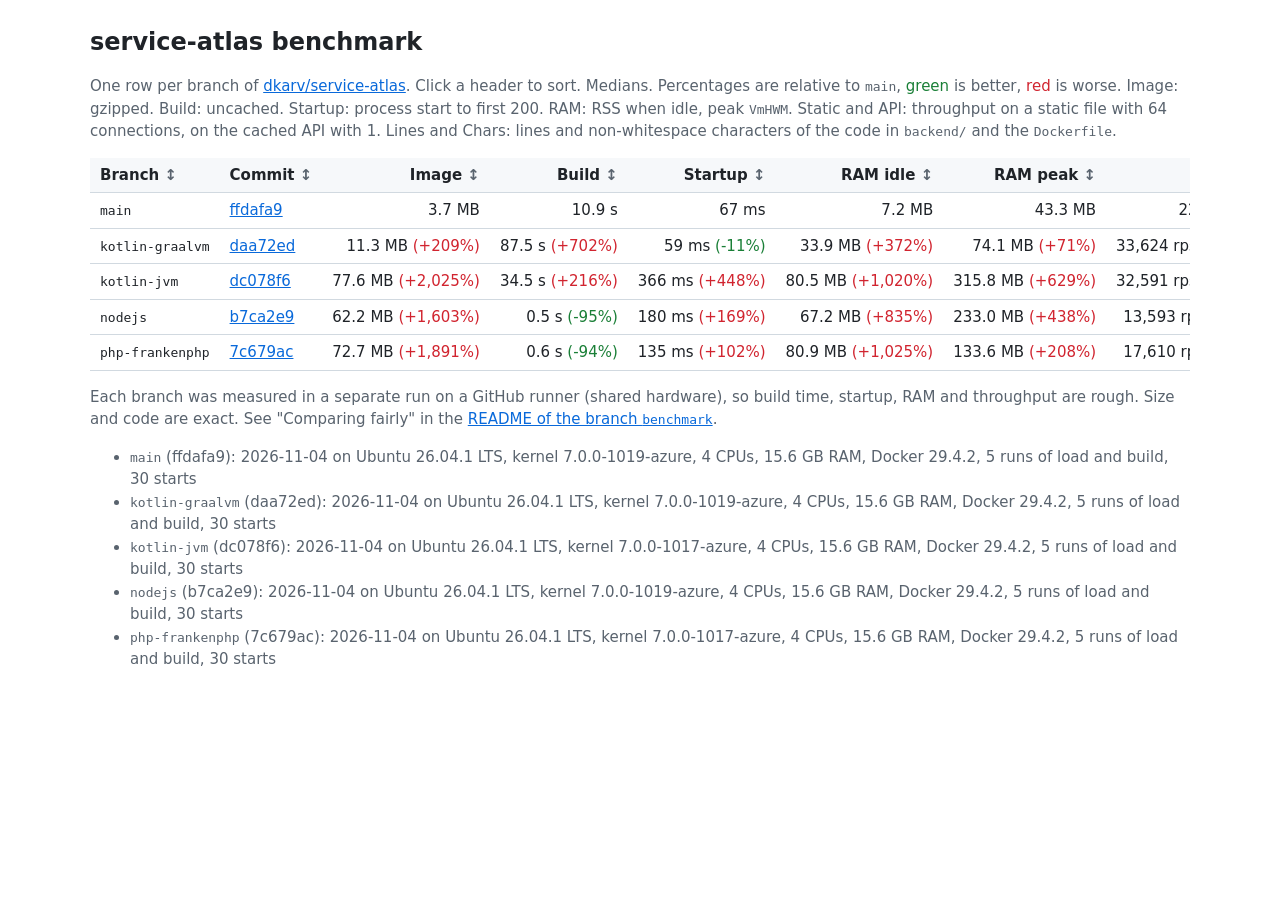
==== index.html @ 468d1a92 "Benchmark experiments/nodejs at b7ca2e9" ====
<!doctype html>
<html lang="en">
<head>
<meta charset="utf-8">
<meta name="viewport" content="width=device-width, initial-scale=1">
<title>service-atlas benchmark</title>
<style>
:root { --bg: #fff; --fg: #1f2328; --muted: #59636e; --line: #d1d9e0; --head: #f6f8fa; --accent: #0969da; --better: #1a7f37; --worse: #d1242f; color-scheme: light dark; }
@media (prefers-color-scheme: dark) {
  :root { --bg: #0d1117; --fg: #e6edf3; --muted: #9198a1; --line: #3d444d; --head: #151b23; --accent: #4493f8; --better: #3fb950; --worse: #f85149; }
}
body { margin: 0 auto; max-width: 1100px; padding: 24px 16px; background: var(--bg); color: var(--fg);
  font: 15px/1.5 system-ui, sans-serif; }
h1 { font-size: 24px; margin: 0 0 8px; }
p, li { color: var(--muted); }
a { color: var(--accent); }
.scroll { overflow-x: auto; }
table { border-collapse: collapse; width: 100%; font-variant-numeric: tabular-nums; }
th, td { border-bottom: 1px solid var(--line); padding: 6px 10px; text-align: left; white-space: nowrap; }
th { background: var(--head); }
.num { text-align: right; }
th button { all: unset; cursor: pointer; font-weight: 600; }
th button::after { content: " \2195"; color: var(--muted); }
th[aria-sort=ascending] button::after { content: " \2191"; color: var(--fg); }
th[aria-sort=descending] button::after { content: " \2193"; color: var(--fg); }
.better { color: var(--better); }
.worse { color: var(--worse); }
code { font: 13px ui-monospace, monospace; }
</style>
</head>
<body>
<h1>service-atlas benchmark</h1>
<p>One row per branch of <a href="https://github.com/dkarv/service-atlas">dkarv/service-atlas</a>. Click a header to sort.
Medians. Percentages are relative to <code>main</code>,
<span class="better">green</span> is better, <span class="worse">red</span> is worse. Image: gzipped. Build: uncached. Startup: process start to first 200. RAM: RSS when idle, peak <code>VmHWM</code>. Static and API: throughput on a static file with 64 connections, on the cached API with 1. Lines and Chars: lines and non-whitespace characters of the code in <code>backend/</code> and the <code>Dockerfile</code>.</p>
<div class="scroll"><table>
<thead><tr><th><button type="button">Branch</button></th><th><button type="button">Commit</button></th><th class="num"><button type="button">Image</button></th><th class="num"><button type="button">Build</button></th><th class="num"><button type="button">Startup</button></th><th class="num"><button type="button">RAM idle</button></th><th class="num"><button type="button">RAM peak</button></th><th class="num"><button type="button">Static</button></th><th class="num"><button type="button">API</button></th><th class="num"><button type="button">Lines</button></th><th class="num"><button type="button">Chars</button></th></tr></thead>
<tbody>
<tr title="2026-11-04 on Ubuntu 26.04.1 LTS, kernel 7.0.0-1019-azure, 4 CPUs, 15.6 GB RAM, Docker 29.4.2, 5 runs of load and build, 30 starts"><td data-v="main"><code>main</code></td><td data-v="ffdafa9"><a href="https://github.com/dkarv/service-atlas/commit/ffdafa9">ffdafa9</a></td><td class="num" data-v="3653817">3.7 MB</td><td class="num" data-v="10.920612535999972">10.9 s</td><td class="num" data-v="66.8543228125">67 ms</td><td class="num" data-v="7.1875">7.2 MB</td><td class="num" data-v="43.31640625">43.3 MB</td><td class="num" data-v="22148.35">22,148 rps</td><td class="num" data-v="5010.34">5,010 rps</td><td class="num" data-v="163">163</td><td class="num" data-v="4222">4,222</td></tr>
<tr title="2026-11-04 on Ubuntu 26.04.1 LTS, kernel 7.0.0-1019-azure, 4 CPUs, 15.6 GB RAM, Docker 29.4.2, 5 runs of load and build, 30 starts"><td data-v="kotlin-graalvm"><code>kotlin-graalvm</code></td><td data-v="daa72ed"><a href="https://github.com/dkarv/service-atlas/commit/daa72ed">daa72ed</a></td><td class="num" data-v="11274503">11.3 MB <span class="worse">(+209%)</span></td><td class="num" data-v="87.54708319099998">87.5 s <span class="worse">(+702%)</span></td><td class="num" data-v="59.38805394531251">59 ms <span class="better">(-11%)</span></td><td class="num" data-v="33.9375">33.9 MB <span class="worse">(+372%)</span></td><td class="num" data-v="74.09375">74.1 MB <span class="worse">(+71%)</span></td><td class="num" data-v="33624.13">33,624 rps <span class="better">(+52%)</span></td><td class="num" data-v="2233.37">2,233 rps <span class="worse">(-55%)</span></td><td class="num" data-v="279">279 <span class="worse">(+71%)</span></td><td class="num" data-v="10128">10,128 <span class="worse">(+140%)</span></td></tr>
<tr title="2026-11-04 on Ubuntu 26.04.1 LTS, kernel 7.0.0-1017-azure, 4 CPUs, 15.6 GB RAM, Docker 29.4.2, 5 runs of load and build, 30 starts"><td data-v="kotlin-jvm"><code>kotlin-jvm</code></td><td data-v="dc078f6"><a href="https://github.com/dkarv/service-atlas/commit/dc078f6">dc078f6</a></td><td class="num" data-v="77649844">77.6 MB <span class="worse">(+2,025%)</span></td><td class="num" data-v="34.48662537699996">34.5 s <span class="worse">(+216%)</span></td><td class="num" data-v="366.36514918750004">366 ms <span class="worse">(+448%)</span></td><td class="num" data-v="80.53125">80.5 MB <span class="worse">(+1,020%)</span></td><td class="num" data-v="315.75390625">315.8 MB <span class="worse">(+629%)</span></td><td class="num" data-v="32591.48">32,591 rps <span class="better">(+47%)</span></td><td class="num" data-v="1598.2">1,598 rps <span class="worse">(-68%)</span></td><td class="num" data-v="271">271 <span class="worse">(+66%)</span></td><td class="num" data-v="9796">9,796 <span class="worse">(+132%)</span></td></tr>
<tr title="2026-11-04 on Ubuntu 26.04.1 LTS, kernel 7.0.0-1019-azure, 4 CPUs, 15.6 GB RAM, Docker 29.4.2, 5 runs of load and build, 30 starts"><td data-v="nodejs"><code>nodejs</code></td><td data-v="b7ca2e9"><a href="https://github.com/dkarv/service-atlas/commit/b7ca2e9">b7ca2e9</a></td><td class="num" data-v="62227904">62.2 MB <span class="worse">(+1,603%)</span></td><td class="num" data-v="0.5332499419999949">0.5 s <span class="better">(-95%)</span></td><td class="num" data-v="179.6587670625">180 ms <span class="worse">(+169%)</span></td><td class="num" data-v="67.18359375">67.2 MB <span class="worse">(+835%)</span></td><td class="num" data-v="233.0234375">233.0 MB <span class="worse">(+438%)</span></td><td class="num" data-v="13592.79">13,593 rps <span class="worse">(-39%)</span></td><td class="num" data-v="3097.85">3,098 rps <span class="worse">(-38%)</span></td><td class="num" data-v="158">158 <span class="better">(-3%)</span></td><td class="num" data-v="6213">6,213 <span class="worse">(+47%)</span></td></tr>
<tr title="2026-11-04 on Ubuntu 26.04.1 LTS, kernel 7.0.0-1017-azure, 4 CPUs, 15.6 GB RAM, Docker 29.4.2, 5 runs of load and build, 30 starts"><td data-v="php-frankenphp"><code>php-frankenphp</code></td><td data-v="7c679ac"><a href="https://github.com/dkarv/service-atlas/commit/7c679ac">7c679ac</a></td><td class="num" data-v="72749558">72.7 MB <span class="worse">(+1,891%)</span></td><td class="num" data-v="0.6451373790000217">0.6 s <span class="better">(-94%)</span></td><td class="num" data-v="134.7147078203125">135 ms <span class="worse">(+102%)</span></td><td class="num" data-v="80.8671875">80.9 MB <span class="worse">(+1,025%)</span></td><td class="num" data-v="133.625">133.6 MB <span class="worse">(+208%)</span></td><td class="num" data-v="17610.26">17,610 rps <span class="worse">(-20%)</span></td><td class="num" data-v="3456.99">3,457 rps <span class="worse">(-31%)</span></td><td class="num" data-v="168">168 <span class="worse">(+3%)</span></td><td class="num" data-v="5991">5,991 <span class="worse">(+42%)</span></td></tr>
</tbody>
</table></div>
<p>Each branch was measured in a separate run on a GitHub runner (shared hardware), so build time, startup, RAM and
throughput are rough. Size and code are exact. See "Comparing fairly" in the
<a href="https://github.com/dkarv/service-atlas/tree/benchmark#comparing-fairly">README of the branch <code>benchmark</code></a>.</p>
<ul><li><code>main</code> (ffdafa9): 2026-11-04 on Ubuntu 26.04.1 LTS, kernel 7.0.0-1019-azure, 4 CPUs, 15.6 GB RAM, Docker 29.4.2, 5 runs of load and build, 30 starts</li><li><code>kotlin-graalvm</code> (daa72ed): 2026-11-04 on Ubuntu 26.04.1 LTS, kernel 7.0.0-1019-azure, 4 CPUs, 15.6 GB RAM, Docker 29.4.2, 5 runs of load and build, 30 starts</li><li><code>kotlin-jvm</code> (dc078f6): 2026-11-04 on Ubuntu 26.04.1 LTS, kernel 7.0.0-1017-azure, 4 CPUs, 15.6 GB RAM, Docker 29.4.2, 5 runs of load and build, 30 starts</li><li><code>nodejs</code> (b7ca2e9): 2026-11-04 on Ubuntu 26.04.1 LTS, kernel 7.0.0-1019-azure, 4 CPUs, 15.6 GB RAM, Docker 29.4.2, 5 runs of load and build, 30 starts</li><li><code>php-frankenphp</code> (7c679ac): 2026-11-04 on Ubuntu 26.04.1 LTS, kernel 7.0.0-1017-azure, 4 CPUs, 15.6 GB RAM, Docker 29.4.2, 5 runs of load and build, 30 starts</li></ul>
<script>
// Numbers sort by value, text by name; rows without a value stay at the end.
const tbody = document.querySelector('tbody');
document.querySelectorAll('th').forEach((th, i) => th.querySelector('button').addEventListener('click', () => {
  const dir = th.getAttribute('aria-sort') === 'ascending' ? -1 : 1;
  document.querySelectorAll('th').forEach(other => other.removeAttribute('aria-sort'));
  th.setAttribute('aria-sort', dir > 0 ? 'ascending' : 'descending');
  const key = tr => tr.children[i].dataset.v;
  [...tbody.rows].sort((a, b) => {
    const [x, y] = [key(a), key(b)];
    if (x === '' || y === '') return (x === '') - (y === '');
    return dir * (th.classList.contains('num') ? x - y : x.localeCompare(y));
  }).forEach(tr => tbody.append(tr));
}));
</script>
</body>
</html>
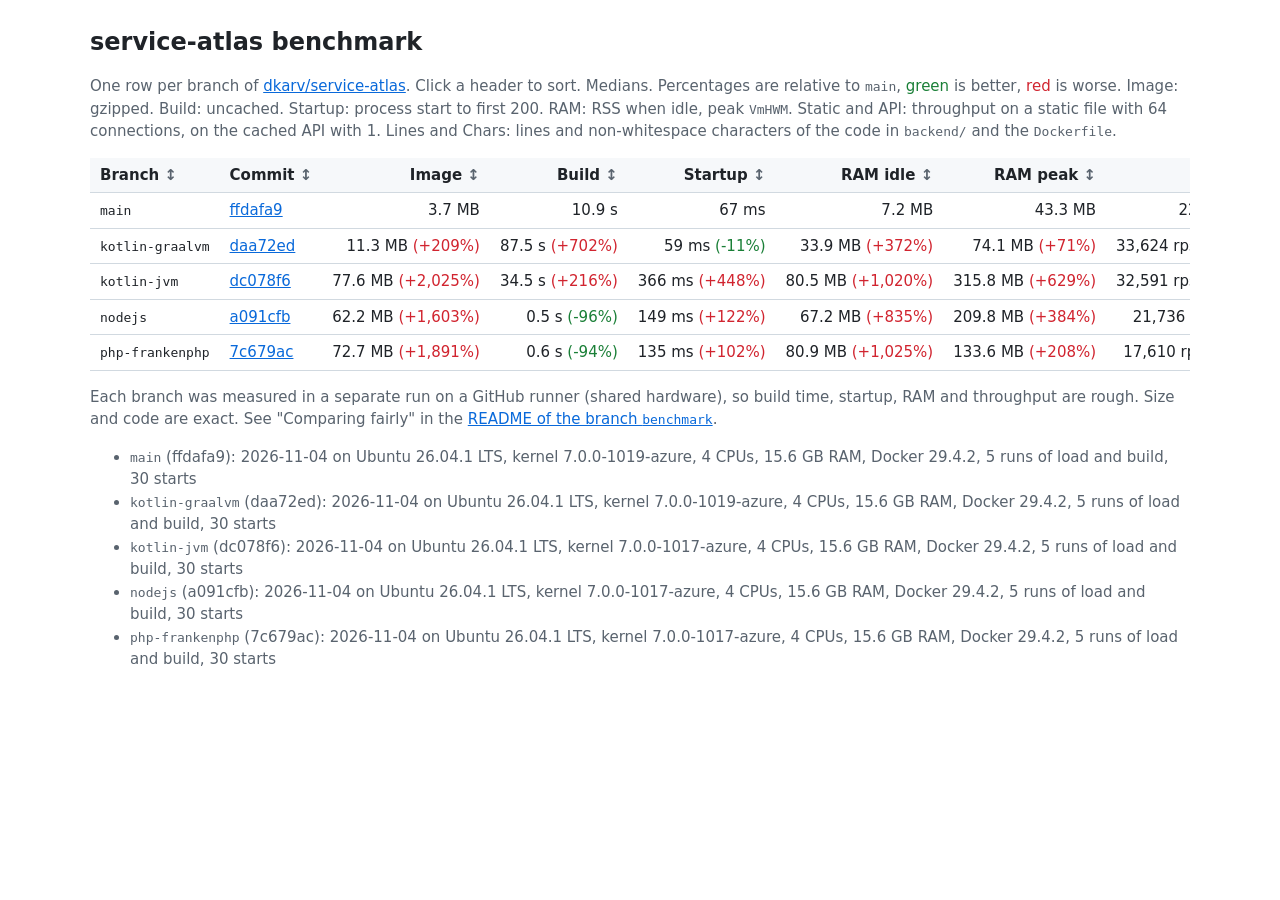
==== commit 6d1c0171: "Benchmark experiments/nodejs at a091cfb" ====
--- a/index.html
+++ b/index.html
@@ -39,14 +39,14 @@
 <tr title="2026-11-04 on Ubuntu 26.04.1 LTS, kernel 7.0.0-1019-azure, 4 CPUs, 15.6 GB RAM, Docker 29.4.2, 5 runs of load and build, 30 starts"><td data-v="main"><code>main</code></td><td data-v="ffdafa9"><a href="https://github.com/dkarv/service-atlas/commit/ffdafa9">ffdafa9</a></td><td class="num" data-v="3653817">3.7 MB</td><td class="num" data-v="10.920612535999972">10.9 s</td><td class="num" data-v="66.8543228125">67 ms</td><td class="num" data-v="7.1875">7.2 MB</td><td class="num" data-v="43.31640625">43.3 MB</td><td class="num" data-v="22148.35">22,148 rps</td><td class="num" data-v="5010.34">5,010 rps</td><td class="num" data-v="163">163</td><td class="num" data-v="4222">4,222</td></tr>
 <tr title="2026-11-04 on Ubuntu 26.04.1 LTS, kernel 7.0.0-1019-azure, 4 CPUs, 15.6 GB RAM, Docker 29.4.2, 5 runs of load and build, 30 starts"><td data-v="kotlin-graalvm"><code>kotlin-graalvm</code></td><td data-v="daa72ed"><a href="https://github.com/dkarv/service-atlas/commit/daa72ed">daa72ed</a></td><td class="num" data-v="11274503">11.3 MB <span class="worse">(+209%)</span></td><td class="num" data-v="87.54708319099998">87.5 s <span class="worse">(+702%)</span></td><td class="num" data-v="59.38805394531251">59 ms <span class="better">(-11%)</span></td><td class="num" data-v="33.9375">33.9 MB <span class="worse">(+372%)</span></td><td class="num" data-v="74.09375">74.1 MB <span class="worse">(+71%)</span></td><td class="num" data-v="33624.13">33,624 rps <span class="better">(+52%)</span></td><td class="num" data-v="2233.37">2,233 rps <span class="worse">(-55%)</span></td><td class="num" data-v="279">279 <span class="worse">(+71%)</span></td><td class="num" data-v="10128">10,128 <span class="worse">(+140%)</span></td></tr>
 <tr title="2026-11-04 on Ubuntu 26.04.1 LTS, kernel 7.0.0-1017-azure, 4 CPUs, 15.6 GB RAM, Docker 29.4.2, 5 runs of load and build, 30 starts"><td data-v="kotlin-jvm"><code>kotlin-jvm</code></td><td data-v="dc078f6"><a href="https://github.com/dkarv/service-atlas/commit/dc078f6">dc078f6</a></td><td class="num" data-v="77649844">77.6 MB <span class="worse">(+2,025%)</span></td><td class="num" data-v="34.48662537699996">34.5 s <span class="worse">(+216%)</span></td><td class="num" data-v="366.36514918750004">366 ms <span class="worse">(+448%)</span></td><td class="num" data-v="80.53125">80.5 MB <span class="worse">(+1,020%)</span></td><td class="num" data-v="315.75390625">315.8 MB <span class="worse">(+629%)</span></td><td class="num" data-v="32591.48">32,591 rps <span class="better">(+47%)</span></td><td class="num" data-v="1598.2">1,598 rps <span class="worse">(-68%)</span></td><td class="num" data-v="271">271 <span class="worse">(+66%)</span></td><td class="num" data-v="9796">9,796 <span class="worse">(+132%)</span></td></tr>
-<tr title="2026-11-04 on Ubuntu 26.04.1 LTS, kernel 7.0.0-1019-azure, 4 CPUs, 15.6 GB RAM, Docker 29.4.2, 5 runs of load and build, 30 starts"><td data-v="nodejs"><code>nodejs</code></td><td data-v="b7ca2e9"><a href="https://github.com/dkarv/service-atlas/commit/b7ca2e9">b7ca2e9</a></td><td class="num" data-v="62227904">62.2 MB <span class="worse">(+1,603%)</span></td><td class="num" data-v="0.5332499419999949">0.5 s <span class="better">(-95%)</span></td><td class="num" data-v="179.6587670625">180 ms <span class="worse">(+169%)</span></td><td class="num" data-v="67.18359375">67.2 MB <span class="worse">(+835%)</span></td><td class="num" data-v="233.0234375">233.0 MB <span class="worse">(+438%)</span></td><td class="num" data-v="13592.79">13,593 rps <span class="worse">(-39%)</span></td><td class="num" data-v="3097.85">3,098 rps <span class="worse">(-38%)</span></td><td class="num" data-v="158">158 <span class="better">(-3%)</span></td><td class="num" data-v="6213">6,213 <span class="worse">(+47%)</span></td></tr>
+<tr title="2026-11-04 on Ubuntu 26.04.1 LTS, kernel 7.0.0-1017-azure, 4 CPUs, 15.6 GB RAM, Docker 29.4.2, 5 runs of load and build, 30 starts"><td data-v="nodejs"><code>nodejs</code></td><td data-v="a091cfb"><a href="https://github.com/dkarv/service-atlas/commit/a091cfb">a091cfb</a></td><td class="num" data-v="62227947">62.2 MB <span class="worse">(+1,603%)</span></td><td class="num" data-v="0.4876202120000089">0.5 s <span class="better">(-96%)</span></td><td class="num" data-v="148.68767803125002">149 ms <span class="worse">(+122%)</span></td><td class="num" data-v="67.19921875">67.2 MB <span class="worse">(+835%)</span></td><td class="num" data-v="209.8359375">209.8 MB <span class="worse">(+384%)</span></td><td class="num" data-v="21736.09">21,736 rps <span class="worse">(-2%)</span></td><td class="num" data-v="4343.72">4,344 rps <span class="worse">(-13%)</span></td><td class="num" data-v="149">149 <span class="better">(-9%)</span></td><td class="num" data-v="6192">6,192 <span class="worse">(+47%)</span></td></tr>
 <tr title="2026-11-04 on Ubuntu 26.04.1 LTS, kernel 7.0.0-1017-azure, 4 CPUs, 15.6 GB RAM, Docker 29.4.2, 5 runs of load and build, 30 starts"><td data-v="php-frankenphp"><code>php-frankenphp</code></td><td data-v="7c679ac"><a href="https://github.com/dkarv/service-atlas/commit/7c679ac">7c679ac</a></td><td class="num" data-v="72749558">72.7 MB <span class="worse">(+1,891%)</span></td><td class="num" data-v="0.6451373790000217">0.6 s <span class="better">(-94%)</span></td><td class="num" data-v="134.7147078203125">135 ms <span class="worse">(+102%)</span></td><td class="num" data-v="80.8671875">80.9 MB <span class="worse">(+1,025%)</span></td><td class="num" data-v="133.625">133.6 MB <span class="worse">(+208%)</span></td><td class="num" data-v="17610.26">17,610 rps <span class="worse">(-20%)</span></td><td class="num" data-v="3456.99">3,457 rps <span class="worse">(-31%)</span></td><td class="num" data-v="168">168 <span class="worse">(+3%)</span></td><td class="num" data-v="5991">5,991 <span class="worse">(+42%)</span></td></tr>
 </tbody>
 </table></div>
 <p>Each branch was measured in a separate run on a GitHub runner (shared hardware), so build time, startup, RAM and
 throughput are rough. Size and code are exact. See "Comparing fairly" in the
 <a href="https://github.com/dkarv/service-atlas/tree/benchmark#comparing-fairly">README of the branch <code>benchmark</code></a>.</p>
-<ul><li><code>main</code> (ffdafa9): 2026-11-04 on Ubuntu 26.04.1 LTS, kernel 7.0.0-1019-azure, 4 CPUs, 15.6 GB RAM, Docker 29.4.2, 5 runs of load and build, 30 starts</li><li><code>kotlin-graalvm</code> (daa72ed): 2026-11-04 on Ubuntu 26.04.1 LTS, kernel 7.0.0-1019-azure, 4 CPUs, 15.6 GB RAM, Docker 29.4.2, 5 runs of load and build, 30 starts</li><li><code>kotlin-jvm</code> (dc078f6): 2026-11-04 on Ubuntu 26.04.1 LTS, kernel 7.0.0-1017-azure, 4 CPUs, 15.6 GB RAM, Docker 29.4.2, 5 runs of load and build, 30 starts</li><li><code>nodejs</code> (b7ca2e9): 2026-11-04 on Ubuntu 26.04.1 LTS, kernel 7.0.0-1019-azure, 4 CPUs, 15.6 GB RAM, Docker 29.4.2, 5 runs of load and build, 30 starts</li><li><code>php-frankenphp</code> (7c679ac): 2026-11-04 on Ubuntu 26.04.1 LTS, kernel 7.0.0-1017-azure, 4 CPUs, 15.6 GB RAM, Docker 29.4.2, 5 runs of load and build, 30 starts</li></ul>
+<ul><li><code>main</code> (ffdafa9): 2026-11-04 on Ubuntu 26.04.1 LTS, kernel 7.0.0-1019-azure, 4 CPUs, 15.6 GB RAM, Docker 29.4.2, 5 runs of load and build, 30 starts</li><li><code>kotlin-graalvm</code> (daa72ed): 2026-11-04 on Ubuntu 26.04.1 LTS, kernel 7.0.0-1019-azure, 4 CPUs, 15.6 GB RAM, Docker 29.4.2, 5 runs of load and build, 30 starts</li><li><code>kotlin-jvm</code> (dc078f6): 2026-11-04 on Ubuntu 26.04.1 LTS, kernel 7.0.0-1017-azure, 4 CPUs, 15.6 GB RAM, Docker 29.4.2, 5 runs of load and build, 30 starts</li><li><code>nodejs</code> (a091cfb): 2026-11-04 on Ubuntu 26.04.1 LTS, kernel 7.0.0-1017-azure, 4 CPUs, 15.6 GB RAM, Docker 29.4.2, 5 runs of load and build, 30 starts</li><li><code>php-frankenphp</code> (7c679ac): 2026-11-04 on Ubuntu 26.04.1 LTS, kernel 7.0.0-1017-azure, 4 CPUs, 15.6 GB RAM, Docker 29.4.2, 5 runs of load and build, 30 starts</li></ul>
 <script>
 // Numbers sort by value, text by name; rows without a value stay at the end.
 const tbody = document.querySelector('tbody');
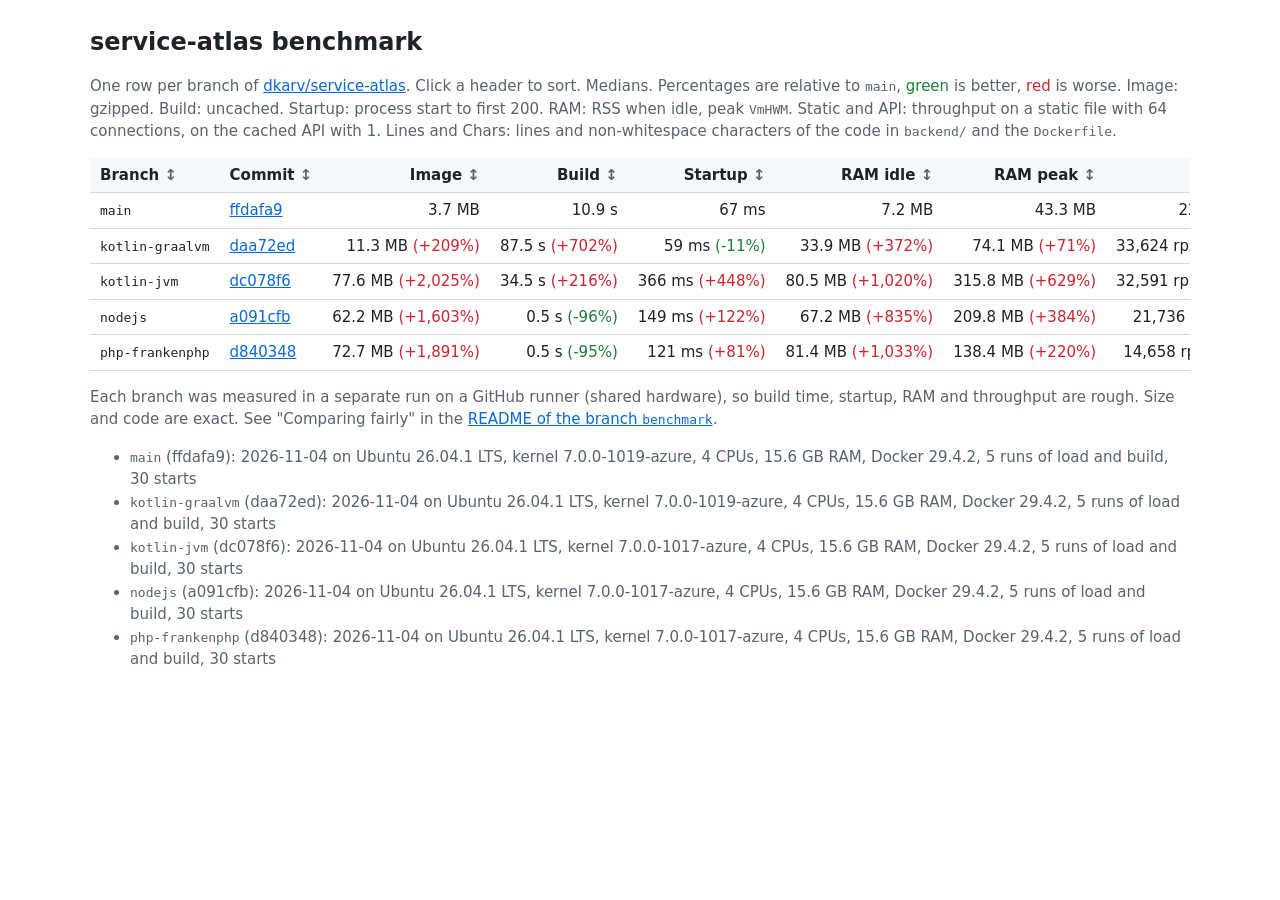
==== commit 3d0fdcdc: "Benchmark experiments/php-frankenphp at d840348" ====
--- a/index.html
+++ b/index.html
@@ -40,13 +40,13 @@
 <tr title="2026-11-04 on Ubuntu 26.04.1 LTS, kernel 7.0.0-1019-azure, 4 CPUs, 15.6 GB RAM, Docker 29.4.2, 5 runs of load and build, 30 starts"><td data-v="kotlin-graalvm"><code>kotlin-graalvm</code></td><td data-v="daa72ed"><a href="https://github.com/dkarv/service-atlas/commit/daa72ed">daa72ed</a></td><td class="num" data-v="11274503">11.3 MB <span class="worse">(+209%)</span></td><td class="num" data-v="87.54708319099998">87.5 s <span class="worse">(+702%)</span></td><td class="num" data-v="59.38805394531251">59 ms <span class="better">(-11%)</span></td><td class="num" data-v="33.9375">33.9 MB <span class="worse">(+372%)</span></td><td class="num" data-v="74.09375">74.1 MB <span class="worse">(+71%)</span></td><td class="num" data-v="33624.13">33,624 rps <span class="better">(+52%)</span></td><td class="num" data-v="2233.37">2,233 rps <span class="worse">(-55%)</span></td><td class="num" data-v="279">279 <span class="worse">(+71%)</span></td><td class="num" data-v="10128">10,128 <span class="worse">(+140%)</span></td></tr>
 <tr title="2026-11-04 on Ubuntu 26.04.1 LTS, kernel 7.0.0-1017-azure, 4 CPUs, 15.6 GB RAM, Docker 29.4.2, 5 runs of load and build, 30 starts"><td data-v="kotlin-jvm"><code>kotlin-jvm</code></td><td data-v="dc078f6"><a href="https://github.com/dkarv/service-atlas/commit/dc078f6">dc078f6</a></td><td class="num" data-v="77649844">77.6 MB <span class="worse">(+2,025%)</span></td><td class="num" data-v="34.48662537699996">34.5 s <span class="worse">(+216%)</span></td><td class="num" data-v="366.36514918750004">366 ms <span class="worse">(+448%)</span></td><td class="num" data-v="80.53125">80.5 MB <span class="worse">(+1,020%)</span></td><td class="num" data-v="315.75390625">315.8 MB <span class="worse">(+629%)</span></td><td class="num" data-v="32591.48">32,591 rps <span class="better">(+47%)</span></td><td class="num" data-v="1598.2">1,598 rps <span class="worse">(-68%)</span></td><td class="num" data-v="271">271 <span class="worse">(+66%)</span></td><td class="num" data-v="9796">9,796 <span class="worse">(+132%)</span></td></tr>
 <tr title="2026-11-04 on Ubuntu 26.04.1 LTS, kernel 7.0.0-1017-azure, 4 CPUs, 15.6 GB RAM, Docker 29.4.2, 5 runs of load and build, 30 starts"><td data-v="nodejs"><code>nodejs</code></td><td data-v="a091cfb"><a href="https://github.com/dkarv/service-atlas/commit/a091cfb">a091cfb</a></td><td class="num" data-v="62227947">62.2 MB <span class="worse">(+1,603%)</span></td><td class="num" data-v="0.4876202120000089">0.5 s <span class="better">(-96%)</span></td><td class="num" data-v="148.68767803125002">149 ms <span class="worse">(+122%)</span></td><td class="num" data-v="67.19921875">67.2 MB <span class="worse">(+835%)</span></td><td class="num" data-v="209.8359375">209.8 MB <span class="worse">(+384%)</span></td><td class="num" data-v="21736.09">21,736 rps <span class="worse">(-2%)</span></td><td class="num" data-v="4343.72">4,344 rps <span class="worse">(-13%)</span></td><td class="num" data-v="149">149 <span class="better">(-9%)</span></td><td class="num" data-v="6192">6,192 <span class="worse">(+47%)</span></td></tr>
-<tr title="2026-11-04 on Ubuntu 26.04.1 LTS, kernel 7.0.0-1017-azure, 4 CPUs, 15.6 GB RAM, Docker 29.4.2, 5 runs of load and build, 30 starts"><td data-v="php-frankenphp"><code>php-frankenphp</code></td><td data-v="7c679ac"><a href="https://github.com/dkarv/service-atlas/commit/7c679ac">7c679ac</a></td><td class="num" data-v="72749558">72.7 MB <span class="worse">(+1,891%)</span></td><td class="num" data-v="0.6451373790000217">0.6 s <span class="better">(-94%)</span></td><td class="num" data-v="134.7147078203125">135 ms <span class="worse">(+102%)</span></td><td class="num" data-v="80.8671875">80.9 MB <span class="worse">(+1,025%)</span></td><td class="num" data-v="133.625">133.6 MB <span class="worse">(+208%)</span></td><td class="num" data-v="17610.26">17,610 rps <span class="worse">(-20%)</span></td><td class="num" data-v="3456.99">3,457 rps <span class="worse">(-31%)</span></td><td class="num" data-v="168">168 <span class="worse">(+3%)</span></td><td class="num" data-v="5991">5,991 <span class="worse">(+42%)</span></td></tr>
+<tr title="2026-11-04 on Ubuntu 26.04.1 LTS, kernel 7.0.0-1017-azure, 4 CPUs, 15.6 GB RAM, Docker 29.4.2, 5 runs of load and build, 30 starts"><td data-v="php-frankenphp"><code>php-frankenphp</code></td><td data-v="d840348"><a href="https://github.com/dkarv/service-atlas/commit/d840348">d840348</a></td><td class="num" data-v="72749970">72.7 MB <span class="worse">(+1,891%)</span></td><td class="num" data-v="0.5285225590000046">0.5 s <span class="better">(-95%)</span></td><td class="num" data-v="121.1648308984375">121 ms <span class="worse">(+81%)</span></td><td class="num" data-v="81.41015625">81.4 MB <span class="worse">(+1,033%)</span></td><td class="num" data-v="138.4375">138.4 MB <span class="worse">(+220%)</span></td><td class="num" data-v="14657.61">14,658 rps <span class="worse">(-34%)</span></td><td class="num" data-v="3537.6">3,538 rps <span class="worse">(-29%)</span></td><td class="num" data-v="174">174 <span class="worse">(+7%)</span></td><td class="num" data-v="6662">6,662 <span class="worse">(+58%)</span></td></tr>
 </tbody>
 </table></div>
 <p>Each branch was measured in a separate run on a GitHub runner (shared hardware), so build time, startup, RAM and
 throughput are rough. Size and code are exact. See "Comparing fairly" in the
 <a href="https://github.com/dkarv/service-atlas/tree/benchmark#comparing-fairly">README of the branch <code>benchmark</code></a>.</p>
-<ul><li><code>main</code> (ffdafa9): 2026-11-04 on Ubuntu 26.04.1 LTS, kernel 7.0.0-1019-azure, 4 CPUs, 15.6 GB RAM, Docker 29.4.2, 5 runs of load and build, 30 starts</li><li><code>kotlin-graalvm</code> (daa72ed): 2026-11-04 on Ubuntu 26.04.1 LTS, kernel 7.0.0-1019-azure, 4 CPUs, 15.6 GB RAM, Docker 29.4.2, 5 runs of load and build, 30 starts</li><li><code>kotlin-jvm</code> (dc078f6): 2026-11-04 on Ubuntu 26.04.1 LTS, kernel 7.0.0-1017-azure, 4 CPUs, 15.6 GB RAM, Docker 29.4.2, 5 runs of load and build, 30 starts</li><li><code>nodejs</code> (a091cfb): 2026-11-04 on Ubuntu 26.04.1 LTS, kernel 7.0.0-1017-azure, 4 CPUs, 15.6 GB RAM, Docker 29.4.2, 5 runs of load and build, 30 starts</li><li><code>php-frankenphp</code> (7c679ac): 2026-11-04 on Ubuntu 26.04.1 LTS, kernel 7.0.0-1017-azure, 4 CPUs, 15.6 GB RAM, Docker 29.4.2, 5 runs of load and build, 30 starts</li></ul>
+<ul><li><code>main</code> (ffdafa9): 2026-11-04 on Ubuntu 26.04.1 LTS, kernel 7.0.0-1019-azure, 4 CPUs, 15.6 GB RAM, Docker 29.4.2, 5 runs of load and build, 30 starts</li><li><code>kotlin-graalvm</code> (daa72ed): 2026-11-04 on Ubuntu 26.04.1 LTS, kernel 7.0.0-1019-azure, 4 CPUs, 15.6 GB RAM, Docker 29.4.2, 5 runs of load and build, 30 starts</li><li><code>kotlin-jvm</code> (dc078f6): 2026-11-04 on Ubuntu 26.04.1 LTS, kernel 7.0.0-1017-azure, 4 CPUs, 15.6 GB RAM, Docker 29.4.2, 5 runs of load and build, 30 starts</li><li><code>nodejs</code> (a091cfb): 2026-11-04 on Ubuntu 26.04.1 LTS, kernel 7.0.0-1017-azure, 4 CPUs, 15.6 GB RAM, Docker 29.4.2, 5 runs of load and build, 30 starts</li><li><code>php-frankenphp</code> (d840348): 2026-11-04 on Ubuntu 26.04.1 LTS, kernel 7.0.0-1017-azure, 4 CPUs, 15.6 GB RAM, Docker 29.4.2, 5 runs of load and build, 30 starts</li></ul>
 <script>
 // Numbers sort by value, text by name; rows without a value stay at the end.
 const tbody = document.querySelector('tbody');
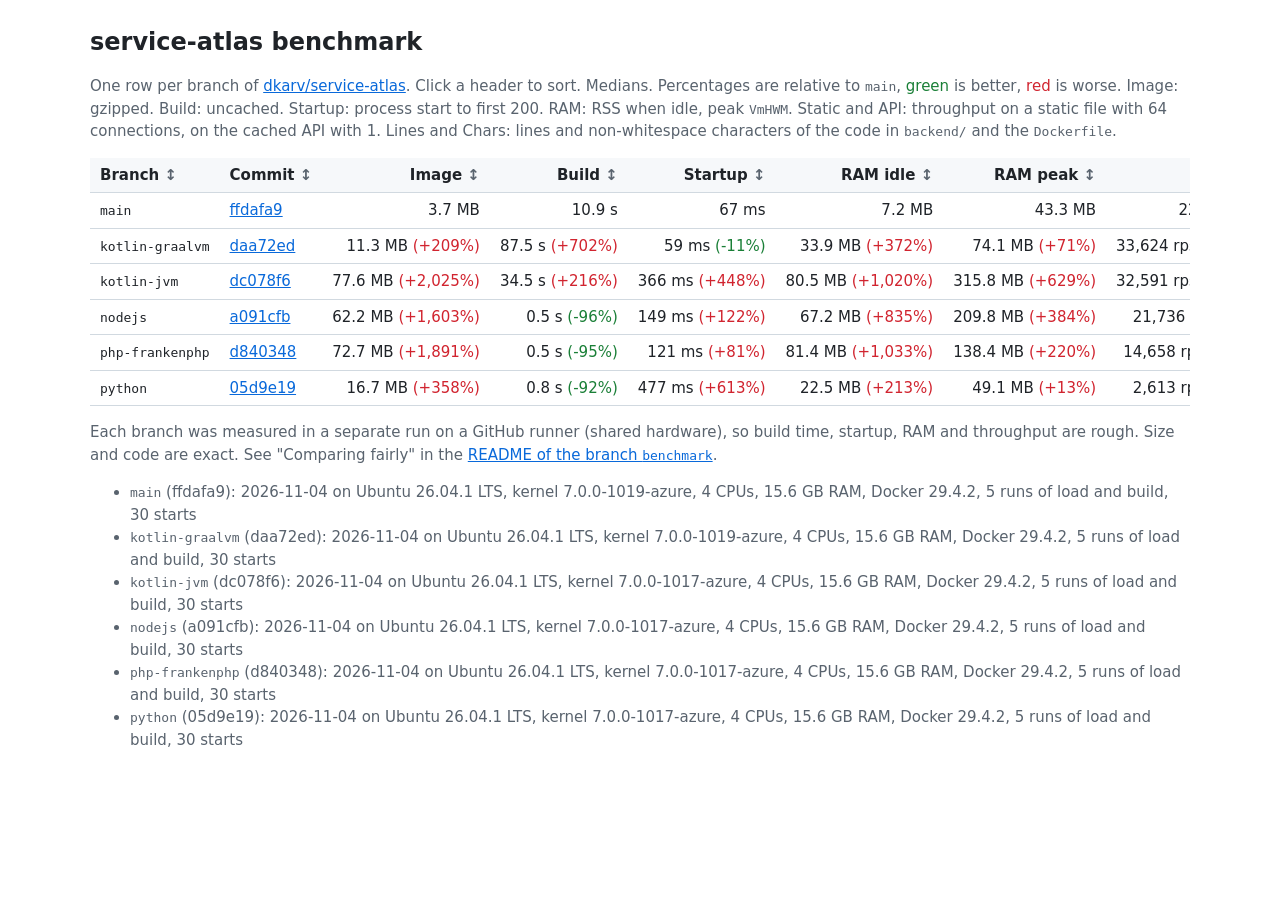
==== commit 9603dc1d: "Benchmark experiments/python at 05d9e19" ====
--- a/index.html
+++ b/index.html
@@ -41,12 +41,13 @@
 <tr title="2026-11-04 on Ubuntu 26.04.1 LTS, kernel 7.0.0-1017-azure, 4 CPUs, 15.6 GB RAM, Docker 29.4.2, 5 runs of load and build, 30 starts"><td data-v="kotlin-jvm"><code>kotlin-jvm</code></td><td data-v="dc078f6"><a href="https://github.com/dkarv/service-atlas/commit/dc078f6">dc078f6</a></td><td class="num" data-v="77649844">77.6 MB <span class="worse">(+2,025%)</span></td><td class="num" data-v="34.48662537699996">34.5 s <span class="worse">(+216%)</span></td><td class="num" data-v="366.36514918750004">366 ms <span class="worse">(+448%)</span></td><td class="num" data-v="80.53125">80.5 MB <span class="worse">(+1,020%)</span></td><td class="num" data-v="315.75390625">315.8 MB <span class="worse">(+629%)</span></td><td class="num" data-v="32591.48">32,591 rps <span class="better">(+47%)</span></td><td class="num" data-v="1598.2">1,598 rps <span class="worse">(-68%)</span></td><td class="num" data-v="271">271 <span class="worse">(+66%)</span></td><td class="num" data-v="9796">9,796 <span class="worse">(+132%)</span></td></tr>
 <tr title="2026-11-04 on Ubuntu 26.04.1 LTS, kernel 7.0.0-1017-azure, 4 CPUs, 15.6 GB RAM, Docker 29.4.2, 5 runs of load and build, 30 starts"><td data-v="nodejs"><code>nodejs</code></td><td data-v="a091cfb"><a href="https://github.com/dkarv/service-atlas/commit/a091cfb">a091cfb</a></td><td class="num" data-v="62227947">62.2 MB <span class="worse">(+1,603%)</span></td><td class="num" data-v="0.4876202120000089">0.5 s <span class="better">(-96%)</span></td><td class="num" data-v="148.68767803125002">149 ms <span class="worse">(+122%)</span></td><td class="num" data-v="67.19921875">67.2 MB <span class="worse">(+835%)</span></td><td class="num" data-v="209.8359375">209.8 MB <span class="worse">(+384%)</span></td><td class="num" data-v="21736.09">21,736 rps <span class="worse">(-2%)</span></td><td class="num" data-v="4343.72">4,344 rps <span class="worse">(-13%)</span></td><td class="num" data-v="149">149 <span class="better">(-9%)</span></td><td class="num" data-v="6192">6,192 <span class="worse">(+47%)</span></td></tr>
 <tr title="2026-11-04 on Ubuntu 26.04.1 LTS, kernel 7.0.0-1017-azure, 4 CPUs, 15.6 GB RAM, Docker 29.4.2, 5 runs of load and build, 30 starts"><td data-v="php-frankenphp"><code>php-frankenphp</code></td><td data-v="d840348"><a href="https://github.com/dkarv/service-atlas/commit/d840348">d840348</a></td><td class="num" data-v="72749970">72.7 MB <span class="worse">(+1,891%)</span></td><td class="num" data-v="0.5285225590000046">0.5 s <span class="better">(-95%)</span></td><td class="num" data-v="121.1648308984375">121 ms <span class="worse">(+81%)</span></td><td class="num" data-v="81.41015625">81.4 MB <span class="worse">(+1,033%)</span></td><td class="num" data-v="138.4375">138.4 MB <span class="worse">(+220%)</span></td><td class="num" data-v="14657.61">14,658 rps <span class="worse">(-34%)</span></td><td class="num" data-v="3537.6">3,538 rps <span class="worse">(-29%)</span></td><td class="num" data-v="174">174 <span class="worse">(+7%)</span></td><td class="num" data-v="6662">6,662 <span class="worse">(+58%)</span></td></tr>
+<tr title="2026-11-04 on Ubuntu 26.04.1 LTS, kernel 7.0.0-1017-azure, 4 CPUs, 15.6 GB RAM, Docker 29.4.2, 5 runs of load and build, 30 starts"><td data-v="python"><code>python</code></td><td data-v="05d9e19"><a href="https://github.com/dkarv/service-atlas/commit/05d9e19">05d9e19</a></td><td class="num" data-v="16739178">16.7 MB <span class="worse">(+358%)</span></td><td class="num" data-v="0.8479278380000033">0.8 s <span class="better">(-92%)</span></td><td class="num" data-v="476.847339265625">477 ms <span class="worse">(+613%)</span></td><td class="num" data-v="22.47265625">22.5 MB <span class="worse">(+213%)</span></td><td class="num" data-v="49.125">49.1 MB <span class="worse">(+13%)</span></td><td class="num" data-v="2612.68">2,613 rps <span class="worse">(-88%)</span></td><td class="num" data-v="3441.82">3,442 rps <span class="worse">(-31%)</span></td><td class="num" data-v="129">129 <span class="better">(-21%)</span></td><td class="num" data-v="4599">4,599 <span class="worse">(+9%)</span></td></tr>
 </tbody>
 </table></div>
 <p>Each branch was measured in a separate run on a GitHub runner (shared hardware), so build time, startup, RAM and
 throughput are rough. Size and code are exact. See "Comparing fairly" in the
 <a href="https://github.com/dkarv/service-atlas/tree/benchmark#comparing-fairly">README of the branch <code>benchmark</code></a>.</p>
-<ul><li><code>main</code> (ffdafa9): 2026-11-04 on Ubuntu 26.04.1 LTS, kernel 7.0.0-1019-azure, 4 CPUs, 15.6 GB RAM, Docker 29.4.2, 5 runs of load and build, 30 starts</li><li><code>kotlin-graalvm</code> (daa72ed): 2026-11-04 on Ubuntu 26.04.1 LTS, kernel 7.0.0-1019-azure, 4 CPUs, 15.6 GB RAM, Docker 29.4.2, 5 runs of load and build, 30 starts</li><li><code>kotlin-jvm</code> (dc078f6): 2026-11-04 on Ubuntu 26.04.1 LTS, kernel 7.0.0-1017-azure, 4 CPUs, 15.6 GB RAM, Docker 29.4.2, 5 runs of load and build, 30 starts</li><li><code>nodejs</code> (a091cfb): 2026-11-04 on Ubuntu 26.04.1 LTS, kernel 7.0.0-1017-azure, 4 CPUs, 15.6 GB RAM, Docker 29.4.2, 5 runs of load and build, 30 starts</li><li><code>php-frankenphp</code> (d840348): 2026-11-04 on Ubuntu 26.04.1 LTS, kernel 7.0.0-1017-azure, 4 CPUs, 15.6 GB RAM, Docker 29.4.2, 5 runs of load and build, 30 starts</li></ul>
+<ul><li><code>main</code> (ffdafa9): 2026-11-04 on Ubuntu 26.04.1 LTS, kernel 7.0.0-1019-azure, 4 CPUs, 15.6 GB RAM, Docker 29.4.2, 5 runs of load and build, 30 starts</li><li><code>kotlin-graalvm</code> (daa72ed): 2026-11-04 on Ubuntu 26.04.1 LTS, kernel 7.0.0-1019-azure, 4 CPUs, 15.6 GB RAM, Docker 29.4.2, 5 runs of load and build, 30 starts</li><li><code>kotlin-jvm</code> (dc078f6): 2026-11-04 on Ubuntu 26.04.1 LTS, kernel 7.0.0-1017-azure, 4 CPUs, 15.6 GB RAM, Docker 29.4.2, 5 runs of load and build, 30 starts</li><li><code>nodejs</code> (a091cfb): 2026-11-04 on Ubuntu 26.04.1 LTS, kernel 7.0.0-1017-azure, 4 CPUs, 15.6 GB RAM, Docker 29.4.2, 5 runs of load and build, 30 starts</li><li><code>php-frankenphp</code> (d840348): 2026-11-04 on Ubuntu 26.04.1 LTS, kernel 7.0.0-1017-azure, 4 CPUs, 15.6 GB RAM, Docker 29.4.2, 5 runs of load and build, 30 starts</li><li><code>python</code> (05d9e19): 2026-11-04 on Ubuntu 26.04.1 LTS, kernel 7.0.0-1017-azure, 4 CPUs, 15.6 GB RAM, Docker 29.4.2, 5 runs of load and build, 30 starts</li></ul>
 <script>
 // Numbers sort by value, text by name; rows without a value stay at the end.
 const tbody = document.querySelector('tbody');
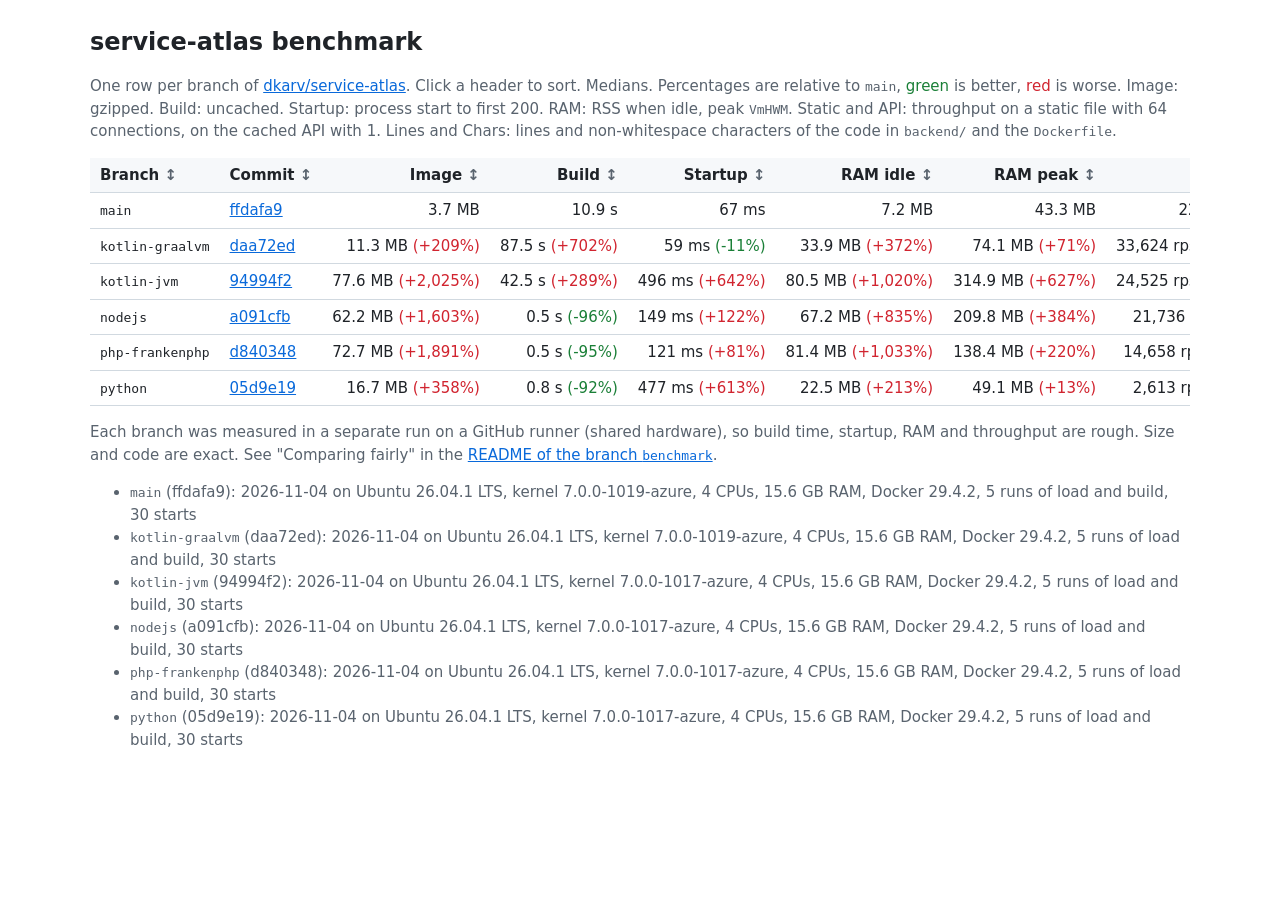
==== commit 6aa5593d: "Benchmark experiments/kotlin-jvm at 94994f2" ====
--- a/index.html
+++ b/index.html
@@ -38,7 +38,7 @@
 <tbody>
 <tr title="2026-11-04 on Ubuntu 26.04.1 LTS, kernel 7.0.0-1019-azure, 4 CPUs, 15.6 GB RAM, Docker 29.4.2, 5 runs of load and build, 30 starts"><td data-v="main"><code>main</code></td><td data-v="ffdafa9"><a href="https://github.com/dkarv/service-atlas/commit/ffdafa9">ffdafa9</a></td><td class="num" data-v="3653817">3.7 MB</td><td class="num" data-v="10.920612535999972">10.9 s</td><td class="num" data-v="66.8543228125">67 ms</td><td class="num" data-v="7.1875">7.2 MB</td><td class="num" data-v="43.31640625">43.3 MB</td><td class="num" data-v="22148.35">22,148 rps</td><td class="num" data-v="5010.34">5,010 rps</td><td class="num" data-v="163">163</td><td class="num" data-v="4222">4,222</td></tr>
 <tr title="2026-11-04 on Ubuntu 26.04.1 LTS, kernel 7.0.0-1019-azure, 4 CPUs, 15.6 GB RAM, Docker 29.4.2, 5 runs of load and build, 30 starts"><td data-v="kotlin-graalvm"><code>kotlin-graalvm</code></td><td data-v="daa72ed"><a href="https://github.com/dkarv/service-atlas/commit/daa72ed">daa72ed</a></td><td class="num" data-v="11274503">11.3 MB <span class="worse">(+209%)</span></td><td class="num" data-v="87.54708319099998">87.5 s <span class="worse">(+702%)</span></td><td class="num" data-v="59.38805394531251">59 ms <span class="better">(-11%)</span></td><td class="num" data-v="33.9375">33.9 MB <span class="worse">(+372%)</span></td><td class="num" data-v="74.09375">74.1 MB <span class="worse">(+71%)</span></td><td class="num" data-v="33624.13">33,624 rps <span class="better">(+52%)</span></td><td class="num" data-v="2233.37">2,233 rps <span class="worse">(-55%)</span></td><td class="num" data-v="279">279 <span class="worse">(+71%)</span></td><td class="num" data-v="10128">10,128 <span class="worse">(+140%)</span></td></tr>
-<tr title="2026-11-04 on Ubuntu 26.04.1 LTS, kernel 7.0.0-1017-azure, 4 CPUs, 15.6 GB RAM, Docker 29.4.2, 5 runs of load and build, 30 starts"><td data-v="kotlin-jvm"><code>kotlin-jvm</code></td><td data-v="dc078f6"><a href="https://github.com/dkarv/service-atlas/commit/dc078f6">dc078f6</a></td><td class="num" data-v="77649844">77.6 MB <span class="worse">(+2,025%)</span></td><td class="num" data-v="34.48662537699996">34.5 s <span class="worse">(+216%)</span></td><td class="num" data-v="366.36514918750004">366 ms <span class="worse">(+448%)</span></td><td class="num" data-v="80.53125">80.5 MB <span class="worse">(+1,020%)</span></td><td class="num" data-v="315.75390625">315.8 MB <span class="worse">(+629%)</span></td><td class="num" data-v="32591.48">32,591 rps <span class="better">(+47%)</span></td><td class="num" data-v="1598.2">1,598 rps <span class="worse">(-68%)</span></td><td class="num" data-v="271">271 <span class="worse">(+66%)</span></td><td class="num" data-v="9796">9,796 <span class="worse">(+132%)</span></td></tr>
+<tr title="2026-11-04 on Ubuntu 26.04.1 LTS, kernel 7.0.0-1017-azure, 4 CPUs, 15.6 GB RAM, Docker 29.4.2, 5 runs of load and build, 30 starts"><td data-v="kotlin-jvm"><code>kotlin-jvm</code></td><td data-v="94994f2"><a href="https://github.com/dkarv/service-atlas/commit/94994f2">94994f2</a></td><td class="num" data-v="77646024">77.6 MB <span class="worse">(+2,025%)</span></td><td class="num" data-v="42.513618021">42.5 s <span class="worse">(+289%)</span></td><td class="num" data-v="496.21409324218746">496 ms <span class="worse">(+642%)</span></td><td class="num" data-v="80.515625">80.5 MB <span class="worse">(+1,020%)</span></td><td class="num" data-v="314.86328125">314.9 MB <span class="worse">(+627%)</span></td><td class="num" data-v="24525.36">24,525 rps <span class="better">(+11%)</span></td><td class="num" data-v="4773.22">4,773 rps <span class="worse">(-5%)</span></td><td class="num" data-v="243">243 <span class="worse">(+49%)</span></td><td class="num" data-v="9033">9,033 <span class="worse">(+114%)</span></td></tr>
 <tr title="2026-11-04 on Ubuntu 26.04.1 LTS, kernel 7.0.0-1017-azure, 4 CPUs, 15.6 GB RAM, Docker 29.4.2, 5 runs of load and build, 30 starts"><td data-v="nodejs"><code>nodejs</code></td><td data-v="a091cfb"><a href="https://github.com/dkarv/service-atlas/commit/a091cfb">a091cfb</a></td><td class="num" data-v="62227947">62.2 MB <span class="worse">(+1,603%)</span></td><td class="num" data-v="0.4876202120000089">0.5 s <span class="better">(-96%)</span></td><td class="num" data-v="148.68767803125002">149 ms <span class="worse">(+122%)</span></td><td class="num" data-v="67.19921875">67.2 MB <span class="worse">(+835%)</span></td><td class="num" data-v="209.8359375">209.8 MB <span class="worse">(+384%)</span></td><td class="num" data-v="21736.09">21,736 rps <span class="worse">(-2%)</span></td><td class="num" data-v="4343.72">4,344 rps <span class="worse">(-13%)</span></td><td class="num" data-v="149">149 <span class="better">(-9%)</span></td><td class="num" data-v="6192">6,192 <span class="worse">(+47%)</span></td></tr>
 <tr title="2026-11-04 on Ubuntu 26.04.1 LTS, kernel 7.0.0-1017-azure, 4 CPUs, 15.6 GB RAM, Docker 29.4.2, 5 runs of load and build, 30 starts"><td data-v="php-frankenphp"><code>php-frankenphp</code></td><td data-v="d840348"><a href="https://github.com/dkarv/service-atlas/commit/d840348">d840348</a></td><td class="num" data-v="72749970">72.7 MB <span class="worse">(+1,891%)</span></td><td class="num" data-v="0.5285225590000046">0.5 s <span class="better">(-95%)</span></td><td class="num" data-v="121.1648308984375">121 ms <span class="worse">(+81%)</span></td><td class="num" data-v="81.41015625">81.4 MB <span class="worse">(+1,033%)</span></td><td class="num" data-v="138.4375">138.4 MB <span class="worse">(+220%)</span></td><td class="num" data-v="14657.61">14,658 rps <span class="worse">(-34%)</span></td><td class="num" data-v="3537.6">3,538 rps <span class="worse">(-29%)</span></td><td class="num" data-v="174">174 <span class="worse">(+7%)</span></td><td class="num" data-v="6662">6,662 <span class="worse">(+58%)</span></td></tr>
 <tr title="2026-11-04 on Ubuntu 26.04.1 LTS, kernel 7.0.0-1017-azure, 4 CPUs, 15.6 GB RAM, Docker 29.4.2, 5 runs of load and build, 30 starts"><td data-v="python"><code>python</code></td><td data-v="05d9e19"><a href="https://github.com/dkarv/service-atlas/commit/05d9e19">05d9e19</a></td><td class="num" data-v="16739178">16.7 MB <span class="worse">(+358%)</span></td><td class="num" data-v="0.8479278380000033">0.8 s <span class="better">(-92%)</span></td><td class="num" data-v="476.847339265625">477 ms <span class="worse">(+613%)</span></td><td class="num" data-v="22.47265625">22.5 MB <span class="worse">(+213%)</span></td><td class="num" data-v="49.125">49.1 MB <span class="worse">(+13%)</span></td><td class="num" data-v="2612.68">2,613 rps <span class="worse">(-88%)</span></td><td class="num" data-v="3441.82">3,442 rps <span class="worse">(-31%)</span></td><td class="num" data-v="129">129 <span class="better">(-21%)</span></td><td class="num" data-v="4599">4,599 <span class="worse">(+9%)</span></td></tr>
@@ -47,7 +47,7 @@
 <p>Each branch was measured in a separate run on a GitHub runner (shared hardware), so build time, startup, RAM and
 throughput are rough. Size and code are exact. See "Comparing fairly" in the
 <a href="https://github.com/dkarv/service-atlas/tree/benchmark#comparing-fairly">README of the branch <code>benchmark</code></a>.</p>
-<ul><li><code>main</code> (ffdafa9): 2026-11-04 on Ubuntu 26.04.1 LTS, kernel 7.0.0-1019-azure, 4 CPUs, 15.6 GB RAM, Docker 29.4.2, 5 runs of load and build, 30 starts</li><li><code>kotlin-graalvm</code> (daa72ed): 2026-11-04 on Ubuntu 26.04.1 LTS, kernel 7.0.0-1019-azure, 4 CPUs, 15.6 GB RAM, Docker 29.4.2, 5 runs of load and build, 30 starts</li><li><code>kotlin-jvm</code> (dc078f6): 2026-11-04 on Ubuntu 26.04.1 LTS, kernel 7.0.0-1017-azure, 4 CPUs, 15.6 GB RAM, Docker 29.4.2, 5 runs of load and build, 30 starts</li><li><code>nodejs</code> (a091cfb): 2026-11-04 on Ubuntu 26.04.1 LTS, kernel 7.0.0-1017-azure, 4 CPUs, 15.6 GB RAM, Docker 29.4.2, 5 runs of load and build, 30 starts</li><li><code>php-frankenphp</code> (d840348): 2026-11-04 on Ubuntu 26.04.1 LTS, kernel 7.0.0-1017-azure, 4 CPUs, 15.6 GB RAM, Docker 29.4.2, 5 runs of load and build, 30 starts</li><li><code>python</code> (05d9e19): 2026-11-04 on Ubuntu 26.04.1 LTS, kernel 7.0.0-1017-azure, 4 CPUs, 15.6 GB RAM, Docker 29.4.2, 5 runs of load and build, 30 starts</li></ul>
+<ul><li><code>main</code> (ffdafa9): 2026-11-04 on Ubuntu 26.04.1 LTS, kernel 7.0.0-1019-azure, 4 CPUs, 15.6 GB RAM, Docker 29.4.2, 5 runs of load and build, 30 starts</li><li><code>kotlin-graalvm</code> (daa72ed): 2026-11-04 on Ubuntu 26.04.1 LTS, kernel 7.0.0-1019-azure, 4 CPUs, 15.6 GB RAM, Docker 29.4.2, 5 runs of load and build, 30 starts</li><li><code>kotlin-jvm</code> (94994f2): 2026-11-04 on Ubuntu 26.04.1 LTS, kernel 7.0.0-1017-azure, 4 CPUs, 15.6 GB RAM, Docker 29.4.2, 5 runs of load and build, 30 starts</li><li><code>nodejs</code> (a091cfb): 2026-11-04 on Ubuntu 26.04.1 LTS, kernel 7.0.0-1017-azure, 4 CPUs, 15.6 GB RAM, Docker 29.4.2, 5 runs of load and build, 30 starts</li><li><code>php-frankenphp</code> (d840348): 2026-11-04 on Ubuntu 26.04.1 LTS, kernel 7.0.0-1017-azure, 4 CPUs, 15.6 GB RAM, Docker 29.4.2, 5 runs of load and build, 30 starts</li><li><code>python</code> (05d9e19): 2026-11-04 on Ubuntu 26.04.1 LTS, kernel 7.0.0-1017-azure, 4 CPUs, 15.6 GB RAM, Docker 29.4.2, 5 runs of load and build, 30 starts</li></ul>
 <script>
 // Numbers sort by value, text by name; rows without a value stay at the end.
 const tbody = document.querySelector('tbody');
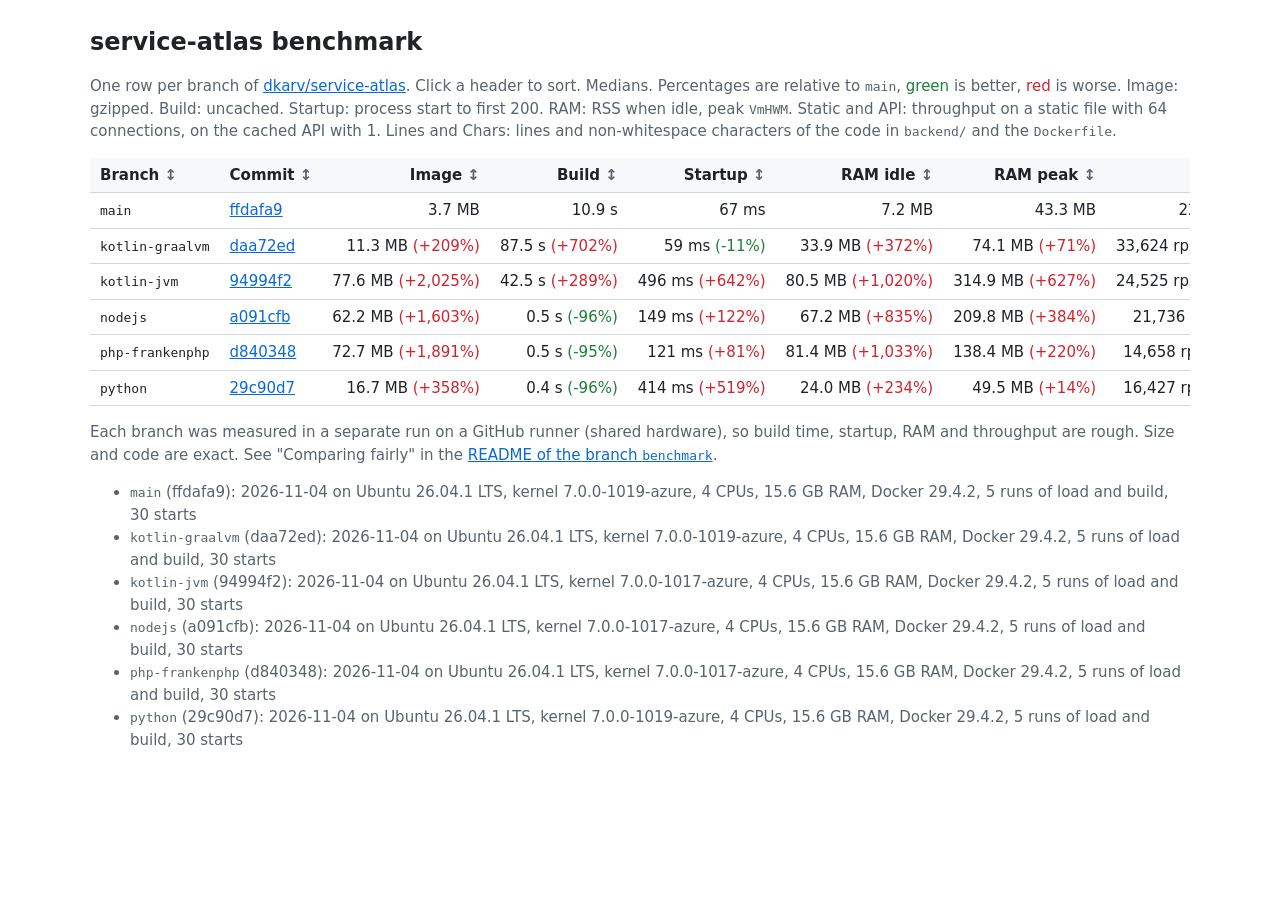
==== commit 61ac1a63: "Benchmark experiments/python at 29c90d7" ====
--- a/index.html
+++ b/index.html
@@ -41,13 +41,13 @@
 <tr title="2026-11-04 on Ubuntu 26.04.1 LTS, kernel 7.0.0-1017-azure, 4 CPUs, 15.6 GB RAM, Docker 29.4.2, 5 runs of load and build, 30 starts"><td data-v="kotlin-jvm"><code>kotlin-jvm</code></td><td data-v="94994f2"><a href="https://github.com/dkarv/service-atlas/commit/94994f2">94994f2</a></td><td class="num" data-v="77646024">77.6 MB <span class="worse">(+2,025%)</span></td><td class="num" data-v="42.513618021">42.5 s <span class="worse">(+289%)</span></td><td class="num" data-v="496.21409324218746">496 ms <span class="worse">(+642%)</span></td><td class="num" data-v="80.515625">80.5 MB <span class="worse">(+1,020%)</span></td><td class="num" data-v="314.86328125">314.9 MB <span class="worse">(+627%)</span></td><td class="num" data-v="24525.36">24,525 rps <span class="better">(+11%)</span></td><td class="num" data-v="4773.22">4,773 rps <span class="worse">(-5%)</span></td><td class="num" data-v="243">243 <span class="worse">(+49%)</span></td><td class="num" data-v="9033">9,033 <span class="worse">(+114%)</span></td></tr>
 <tr title="2026-11-04 on Ubuntu 26.04.1 LTS, kernel 7.0.0-1017-azure, 4 CPUs, 15.6 GB RAM, Docker 29.4.2, 5 runs of load and build, 30 starts"><td data-v="nodejs"><code>nodejs</code></td><td data-v="a091cfb"><a href="https://github.com/dkarv/service-atlas/commit/a091cfb">a091cfb</a></td><td class="num" data-v="62227947">62.2 MB <span class="worse">(+1,603%)</span></td><td class="num" data-v="0.4876202120000089">0.5 s <span class="better">(-96%)</span></td><td class="num" data-v="148.68767803125002">149 ms <span class="worse">(+122%)</span></td><td class="num" data-v="67.19921875">67.2 MB <span class="worse">(+835%)</span></td><td class="num" data-v="209.8359375">209.8 MB <span class="worse">(+384%)</span></td><td class="num" data-v="21736.09">21,736 rps <span class="worse">(-2%)</span></td><td class="num" data-v="4343.72">4,344 rps <span class="worse">(-13%)</span></td><td class="num" data-v="149">149 <span class="better">(-9%)</span></td><td class="num" data-v="6192">6,192 <span class="worse">(+47%)</span></td></tr>
 <tr title="2026-11-04 on Ubuntu 26.04.1 LTS, kernel 7.0.0-1017-azure, 4 CPUs, 15.6 GB RAM, Docker 29.4.2, 5 runs of load and build, 30 starts"><td data-v="php-frankenphp"><code>php-frankenphp</code></td><td data-v="d840348"><a href="https://github.com/dkarv/service-atlas/commit/d840348">d840348</a></td><td class="num" data-v="72749970">72.7 MB <span class="worse">(+1,891%)</span></td><td class="num" data-v="0.5285225590000046">0.5 s <span class="better">(-95%)</span></td><td class="num" data-v="121.1648308984375">121 ms <span class="worse">(+81%)</span></td><td class="num" data-v="81.41015625">81.4 MB <span class="worse">(+1,033%)</span></td><td class="num" data-v="138.4375">138.4 MB <span class="worse">(+220%)</span></td><td class="num" data-v="14657.61">14,658 rps <span class="worse">(-34%)</span></td><td class="num" data-v="3537.6">3,538 rps <span class="worse">(-29%)</span></td><td class="num" data-v="174">174 <span class="worse">(+7%)</span></td><td class="num" data-v="6662">6,662 <span class="worse">(+58%)</span></td></tr>
-<tr title="2026-11-04 on Ubuntu 26.04.1 LTS, kernel 7.0.0-1017-azure, 4 CPUs, 15.6 GB RAM, Docker 29.4.2, 5 runs of load and build, 30 starts"><td data-v="python"><code>python</code></td><td data-v="05d9e19"><a href="https://github.com/dkarv/service-atlas/commit/05d9e19">05d9e19</a></td><td class="num" data-v="16739178">16.7 MB <span class="worse">(+358%)</span></td><td class="num" data-v="0.8479278380000033">0.8 s <span class="better">(-92%)</span></td><td class="num" data-v="476.847339265625">477 ms <span class="worse">(+613%)</span></td><td class="num" data-v="22.47265625">22.5 MB <span class="worse">(+213%)</span></td><td class="num" data-v="49.125">49.1 MB <span class="worse">(+13%)</span></td><td class="num" data-v="2612.68">2,613 rps <span class="worse">(-88%)</span></td><td class="num" data-v="3441.82">3,442 rps <span class="worse">(-31%)</span></td><td class="num" data-v="129">129 <span class="better">(-21%)</span></td><td class="num" data-v="4599">4,599 <span class="worse">(+9%)</span></td></tr>
+<tr title="2026-11-04 on Ubuntu 26.04.1 LTS, kernel 7.0.0-1019-azure, 4 CPUs, 15.6 GB RAM, Docker 29.4.2, 5 runs of load and build, 30 starts"><td data-v="python"><code>python</code></td><td data-v="29c90d7"><a href="https://github.com/dkarv/service-atlas/commit/29c90d7">29c90d7</a></td><td class="num" data-v="16739116">16.7 MB <span class="worse">(+358%)</span></td><td class="num" data-v="0.42806436200000464">0.4 s <span class="better">(-96%)</span></td><td class="num" data-v="413.65763886718753">414 ms <span class="worse">(+519%)</span></td><td class="num" data-v="24.01171875">24.0 MB <span class="worse">(+234%)</span></td><td class="num" data-v="49.45703125">49.5 MB <span class="worse">(+14%)</span></td><td class="num" data-v="16427.13">16,427 rps <span class="worse">(-26%)</span></td><td class="num" data-v="5120.72">5,121 rps <span class="better">(+2%)</span></td><td class="num" data-v="130">130 <span class="better">(-20%)</span></td><td class="num" data-v="4894">4,894 <span class="worse">(+16%)</span></td></tr>
 </tbody>
 </table></div>
 <p>Each branch was measured in a separate run on a GitHub runner (shared hardware), so build time, startup, RAM and
 throughput are rough. Size and code are exact. See "Comparing fairly" in the
 <a href="https://github.com/dkarv/service-atlas/tree/benchmark#comparing-fairly">README of the branch <code>benchmark</code></a>.</p>
-<ul><li><code>main</code> (ffdafa9): 2026-11-04 on Ubuntu 26.04.1 LTS, kernel 7.0.0-1019-azure, 4 CPUs, 15.6 GB RAM, Docker 29.4.2, 5 runs of load and build, 30 starts</li><li><code>kotlin-graalvm</code> (daa72ed): 2026-11-04 on Ubuntu 26.04.1 LTS, kernel 7.0.0-1019-azure, 4 CPUs, 15.6 GB RAM, Docker 29.4.2, 5 runs of load and build, 30 starts</li><li><code>kotlin-jvm</code> (94994f2): 2026-11-04 on Ubuntu 26.04.1 LTS, kernel 7.0.0-1017-azure, 4 CPUs, 15.6 GB RAM, Docker 29.4.2, 5 runs of load and build, 30 starts</li><li><code>nodejs</code> (a091cfb): 2026-11-04 on Ubuntu 26.04.1 LTS, kernel 7.0.0-1017-azure, 4 CPUs, 15.6 GB RAM, Docker 29.4.2, 5 runs of load and build, 30 starts</li><li><code>php-frankenphp</code> (d840348): 2026-11-04 on Ubuntu 26.04.1 LTS, kernel 7.0.0-1017-azure, 4 CPUs, 15.6 GB RAM, Docker 29.4.2, 5 runs of load and build, 30 starts</li><li><code>python</code> (05d9e19): 2026-11-04 on Ubuntu 26.04.1 LTS, kernel 7.0.0-1017-azure, 4 CPUs, 15.6 GB RAM, Docker 29.4.2, 5 runs of load and build, 30 starts</li></ul>
+<ul><li><code>main</code> (ffdafa9): 2026-11-04 on Ubuntu 26.04.1 LTS, kernel 7.0.0-1019-azure, 4 CPUs, 15.6 GB RAM, Docker 29.4.2, 5 runs of load and build, 30 starts</li><li><code>kotlin-graalvm</code> (daa72ed): 2026-11-04 on Ubuntu 26.04.1 LTS, kernel 7.0.0-1019-azure, 4 CPUs, 15.6 GB RAM, Docker 29.4.2, 5 runs of load and build, 30 starts</li><li><code>kotlin-jvm</code> (94994f2): 2026-11-04 on Ubuntu 26.04.1 LTS, kernel 7.0.0-1017-azure, 4 CPUs, 15.6 GB RAM, Docker 29.4.2, 5 runs of load and build, 30 starts</li><li><code>nodejs</code> (a091cfb): 2026-11-04 on Ubuntu 26.04.1 LTS, kernel 7.0.0-1017-azure, 4 CPUs, 15.6 GB RAM, Docker 29.4.2, 5 runs of load and build, 30 starts</li><li><code>php-frankenphp</code> (d840348): 2026-11-04 on Ubuntu 26.04.1 LTS, kernel 7.0.0-1017-azure, 4 CPUs, 15.6 GB RAM, Docker 29.4.2, 5 runs of load and build, 30 starts</li><li><code>python</code> (29c90d7): 2026-11-04 on Ubuntu 26.04.1 LTS, kernel 7.0.0-1019-azure, 4 CPUs, 15.6 GB RAM, Docker 29.4.2, 5 runs of load and build, 30 starts</li></ul>
 <script>
 // Numbers sort by value, text by name; rows without a value stay at the end.
 const tbody = document.querySelector('tbody');
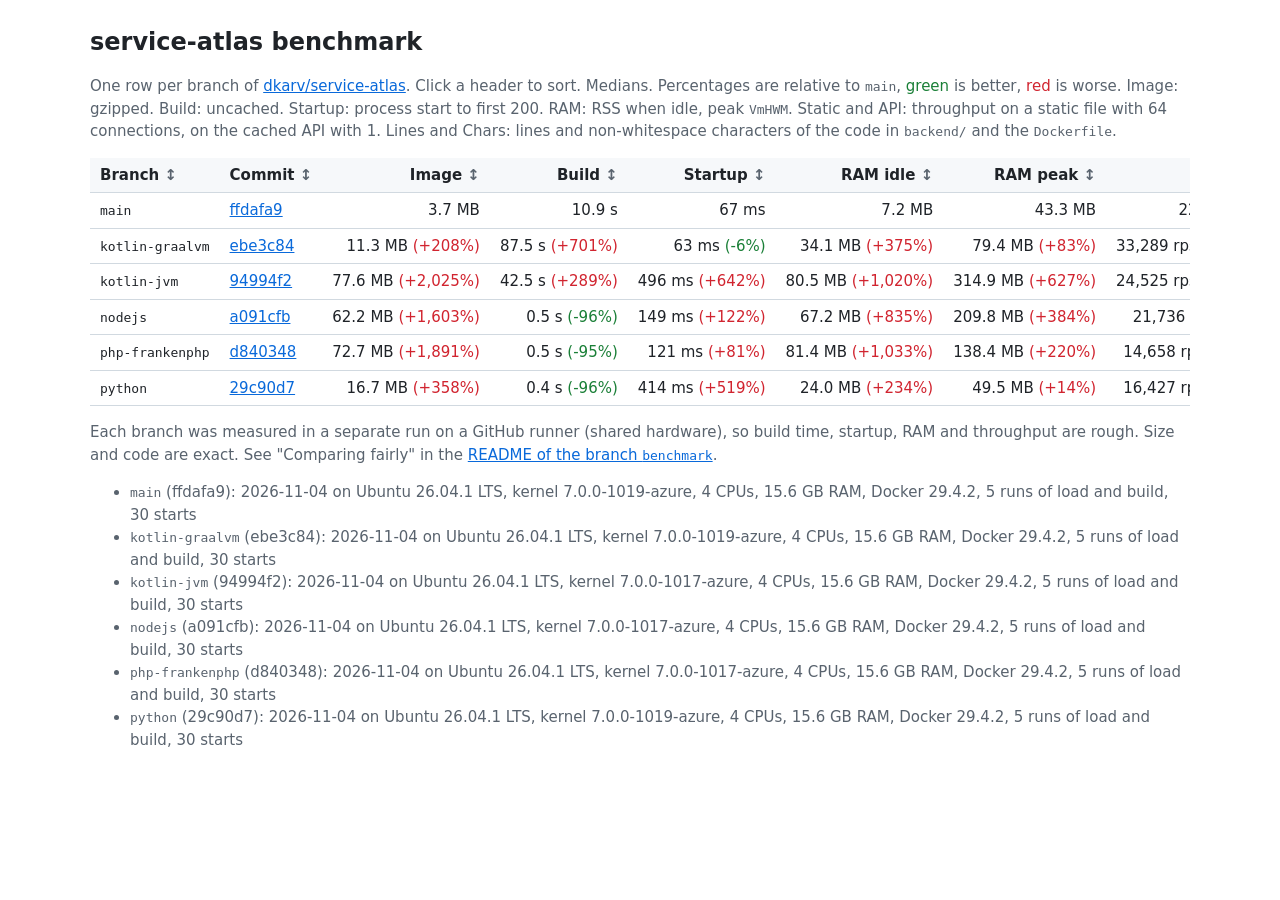
==== commit ebf17e47: "Benchmark experiments/kotlin-graalvm at ebe3c84" ====
--- a/index.html
+++ b/index.html
@@ -37,7 +37,7 @@
 <thead><tr><th><button type="button">Branch</button></th><th><button type="button">Commit</button></th><th class="num"><button type="button">Image</button></th><th class="num"><button type="button">Build</button></th><th class="num"><button type="button">Startup</button></th><th class="num"><button type="button">RAM idle</button></th><th class="num"><button type="button">RAM peak</button></th><th class="num"><button type="button">Static</button></th><th class="num"><button type="button">API</button></th><th class="num"><button type="button">Lines</button></th><th class="num"><button type="button">Chars</button></th></tr></thead>
 <tbody>
 <tr title="2026-11-04 on Ubuntu 26.04.1 LTS, kernel 7.0.0-1019-azure, 4 CPUs, 15.6 GB RAM, Docker 29.4.2, 5 runs of load and build, 30 starts"><td data-v="main"><code>main</code></td><td data-v="ffdafa9"><a href="https://github.com/dkarv/service-atlas/commit/ffdafa9">ffdafa9</a></td><td class="num" data-v="3653817">3.7 MB</td><td class="num" data-v="10.920612535999972">10.9 s</td><td class="num" data-v="66.8543228125">67 ms</td><td class="num" data-v="7.1875">7.2 MB</td><td class="num" data-v="43.31640625">43.3 MB</td><td class="num" data-v="22148.35">22,148 rps</td><td class="num" data-v="5010.34">5,010 rps</td><td class="num" data-v="163">163</td><td class="num" data-v="4222">4,222</td></tr>
-<tr title="2026-11-04 on Ubuntu 26.04.1 LTS, kernel 7.0.0-1019-azure, 4 CPUs, 15.6 GB RAM, Docker 29.4.2, 5 runs of load and build, 30 starts"><td data-v="kotlin-graalvm"><code>kotlin-graalvm</code></td><td data-v="daa72ed"><a href="https://github.com/dkarv/service-atlas/commit/daa72ed">daa72ed</a></td><td class="num" data-v="11274503">11.3 MB <span class="worse">(+209%)</span></td><td class="num" data-v="87.54708319099998">87.5 s <span class="worse">(+702%)</span></td><td class="num" data-v="59.38805394531251">59 ms <span class="better">(-11%)</span></td><td class="num" data-v="33.9375">33.9 MB <span class="worse">(+372%)</span></td><td class="num" data-v="74.09375">74.1 MB <span class="worse">(+71%)</span></td><td class="num" data-v="33624.13">33,624 rps <span class="better">(+52%)</span></td><td class="num" data-v="2233.37">2,233 rps <span class="worse">(-55%)</span></td><td class="num" data-v="279">279 <span class="worse">(+71%)</span></td><td class="num" data-v="10128">10,128 <span class="worse">(+140%)</span></td></tr>
+<tr title="2026-11-04 on Ubuntu 26.04.1 LTS, kernel 7.0.0-1019-azure, 4 CPUs, 15.6 GB RAM, Docker 29.4.2, 5 runs of load and build, 30 starts"><td data-v="kotlin-graalvm"><code>kotlin-graalvm</code></td><td data-v="ebe3c84"><a href="https://github.com/dkarv/service-atlas/commit/ebe3c84">ebe3c84</a></td><td class="num" data-v="11258940">11.3 MB <span class="worse">(+208%)</span></td><td class="num" data-v="87.47377093099995">87.5 s <span class="worse">(+701%)</span></td><td class="num" data-v="63.06289665625">63 ms <span class="better">(-6%)</span></td><td class="num" data-v="34.12109375">34.1 MB <span class="worse">(+375%)</span></td><td class="num" data-v="79.4296875">79.4 MB <span class="worse">(+83%)</span></td><td class="num" data-v="33288.88">33,289 rps <span class="better">(+50%)</span></td><td class="num" data-v="4996.6">4,997 rps</td><td class="num" data-v="251">251 <span class="worse">(+54%)</span></td><td class="num" data-v="9365">9,365 <span class="worse">(+122%)</span></td></tr>
 <tr title="2026-11-04 on Ubuntu 26.04.1 LTS, kernel 7.0.0-1017-azure, 4 CPUs, 15.6 GB RAM, Docker 29.4.2, 5 runs of load and build, 30 starts"><td data-v="kotlin-jvm"><code>kotlin-jvm</code></td><td data-v="94994f2"><a href="https://github.com/dkarv/service-atlas/commit/94994f2">94994f2</a></td><td class="num" data-v="77646024">77.6 MB <span class="worse">(+2,025%)</span></td><td class="num" data-v="42.513618021">42.5 s <span class="worse">(+289%)</span></td><td class="num" data-v="496.21409324218746">496 ms <span class="worse">(+642%)</span></td><td class="num" data-v="80.515625">80.5 MB <span class="worse">(+1,020%)</span></td><td class="num" data-v="314.86328125">314.9 MB <span class="worse">(+627%)</span></td><td class="num" data-v="24525.36">24,525 rps <span class="better">(+11%)</span></td><td class="num" data-v="4773.22">4,773 rps <span class="worse">(-5%)</span></td><td class="num" data-v="243">243 <span class="worse">(+49%)</span></td><td class="num" data-v="9033">9,033 <span class="worse">(+114%)</span></td></tr>
 <tr title="2026-11-04 on Ubuntu 26.04.1 LTS, kernel 7.0.0-1017-azure, 4 CPUs, 15.6 GB RAM, Docker 29.4.2, 5 runs of load and build, 30 starts"><td data-v="nodejs"><code>nodejs</code></td><td data-v="a091cfb"><a href="https://github.com/dkarv/service-atlas/commit/a091cfb">a091cfb</a></td><td class="num" data-v="62227947">62.2 MB <span class="worse">(+1,603%)</span></td><td class="num" data-v="0.4876202120000089">0.5 s <span class="better">(-96%)</span></td><td class="num" data-v="148.68767803125002">149 ms <span class="worse">(+122%)</span></td><td class="num" data-v="67.19921875">67.2 MB <span class="worse">(+835%)</span></td><td class="num" data-v="209.8359375">209.8 MB <span class="worse">(+384%)</span></td><td class="num" data-v="21736.09">21,736 rps <span class="worse">(-2%)</span></td><td class="num" data-v="4343.72">4,344 rps <span class="worse">(-13%)</span></td><td class="num" data-v="149">149 <span class="better">(-9%)</span></td><td class="num" data-v="6192">6,192 <span class="worse">(+47%)</span></td></tr>
 <tr title="2026-11-04 on Ubuntu 26.04.1 LTS, kernel 7.0.0-1017-azure, 4 CPUs, 15.6 GB RAM, Docker 29.4.2, 5 runs of load and build, 30 starts"><td data-v="php-frankenphp"><code>php-frankenphp</code></td><td data-v="d840348"><a href="https://github.com/dkarv/service-atlas/commit/d840348">d840348</a></td><td class="num" data-v="72749970">72.7 MB <span class="worse">(+1,891%)</span></td><td class="num" data-v="0.5285225590000046">0.5 s <span class="better">(-95%)</span></td><td class="num" data-v="121.1648308984375">121 ms <span class="worse">(+81%)</span></td><td class="num" data-v="81.41015625">81.4 MB <span class="worse">(+1,033%)</span></td><td class="num" data-v="138.4375">138.4 MB <span class="worse">(+220%)</span></td><td class="num" data-v="14657.61">14,658 rps <span class="worse">(-34%)</span></td><td class="num" data-v="3537.6">3,538 rps <span class="worse">(-29%)</span></td><td class="num" data-v="174">174 <span class="worse">(+7%)</span></td><td class="num" data-v="6662">6,662 <span class="worse">(+58%)</span></td></tr>
@@ -47,7 +47,7 @@
 <p>Each branch was measured in a separate run on a GitHub runner (shared hardware), so build time, startup, RAM and
 throughput are rough. Size and code are exact. See "Comparing fairly" in the
 <a href="https://github.com/dkarv/service-atlas/tree/benchmark#comparing-fairly">README of the branch <code>benchmark</code></a>.</p>
-<ul><li><code>main</code> (ffdafa9): 2026-11-04 on Ubuntu 26.04.1 LTS, kernel 7.0.0-1019-azure, 4 CPUs, 15.6 GB RAM, Docker 29.4.2, 5 runs of load and build, 30 starts</li><li><code>kotlin-graalvm</code> (daa72ed): 2026-11-04 on Ubuntu 26.04.1 LTS, kernel 7.0.0-1019-azure, 4 CPUs, 15.6 GB RAM, Docker 29.4.2, 5 runs of load and build, 30 starts</li><li><code>kotlin-jvm</code> (94994f2): 2026-11-04 on Ubuntu 26.04.1 LTS, kernel 7.0.0-1017-azure, 4 CPUs, 15.6 GB RAM, Docker 29.4.2, 5 runs of load and build, 30 starts</li><li><code>nodejs</code> (a091cfb): 2026-11-04 on Ubuntu 26.04.1 LTS, kernel 7.0.0-1017-azure, 4 CPUs, 15.6 GB RAM, Docker 29.4.2, 5 runs of load and build, 30 starts</li><li><code>php-frankenphp</code> (d840348): 2026-11-04 on Ubuntu 26.04.1 LTS, kernel 7.0.0-1017-azure, 4 CPUs, 15.6 GB RAM, Docker 29.4.2, 5 runs of load and build, 30 starts</li><li><code>python</code> (29c90d7): 2026-11-04 on Ubuntu 26.04.1 LTS, kernel 7.0.0-1019-azure, 4 CPUs, 15.6 GB RAM, Docker 29.4.2, 5 runs of load and build, 30 starts</li></ul>
+<ul><li><code>main</code> (ffdafa9): 2026-11-04 on Ubuntu 26.04.1 LTS, kernel 7.0.0-1019-azure, 4 CPUs, 15.6 GB RAM, Docker 29.4.2, 5 runs of load and build, 30 starts</li><li><code>kotlin-graalvm</code> (ebe3c84): 2026-11-04 on Ubuntu 26.04.1 LTS, kernel 7.0.0-1019-azure, 4 CPUs, 15.6 GB RAM, Docker 29.4.2, 5 runs of load and build, 30 starts</li><li><code>kotlin-jvm</code> (94994f2): 2026-11-04 on Ubuntu 26.04.1 LTS, kernel 7.0.0-1017-azure, 4 CPUs, 15.6 GB RAM, Docker 29.4.2, 5 runs of load and build, 30 starts</li><li><code>nodejs</code> (a091cfb): 2026-11-04 on Ubuntu 26.04.1 LTS, kernel 7.0.0-1017-azure, 4 CPUs, 15.6 GB RAM, Docker 29.4.2, 5 runs of load and build, 30 starts</li><li><code>php-frankenphp</code> (d840348): 2026-11-04 on Ubuntu 26.04.1 LTS, kernel 7.0.0-1017-azure, 4 CPUs, 15.6 GB RAM, Docker 29.4.2, 5 runs of load and build, 30 starts</li><li><code>python</code> (29c90d7): 2026-11-04 on Ubuntu 26.04.1 LTS, kernel 7.0.0-1019-azure, 4 CPUs, 15.6 GB RAM, Docker 29.4.2, 5 runs of load and build, 30 starts</li></ul>
 <script>
 // Numbers sort by value, text by name; rows without a value stay at the end.
 const tbody = document.querySelector('tbody');
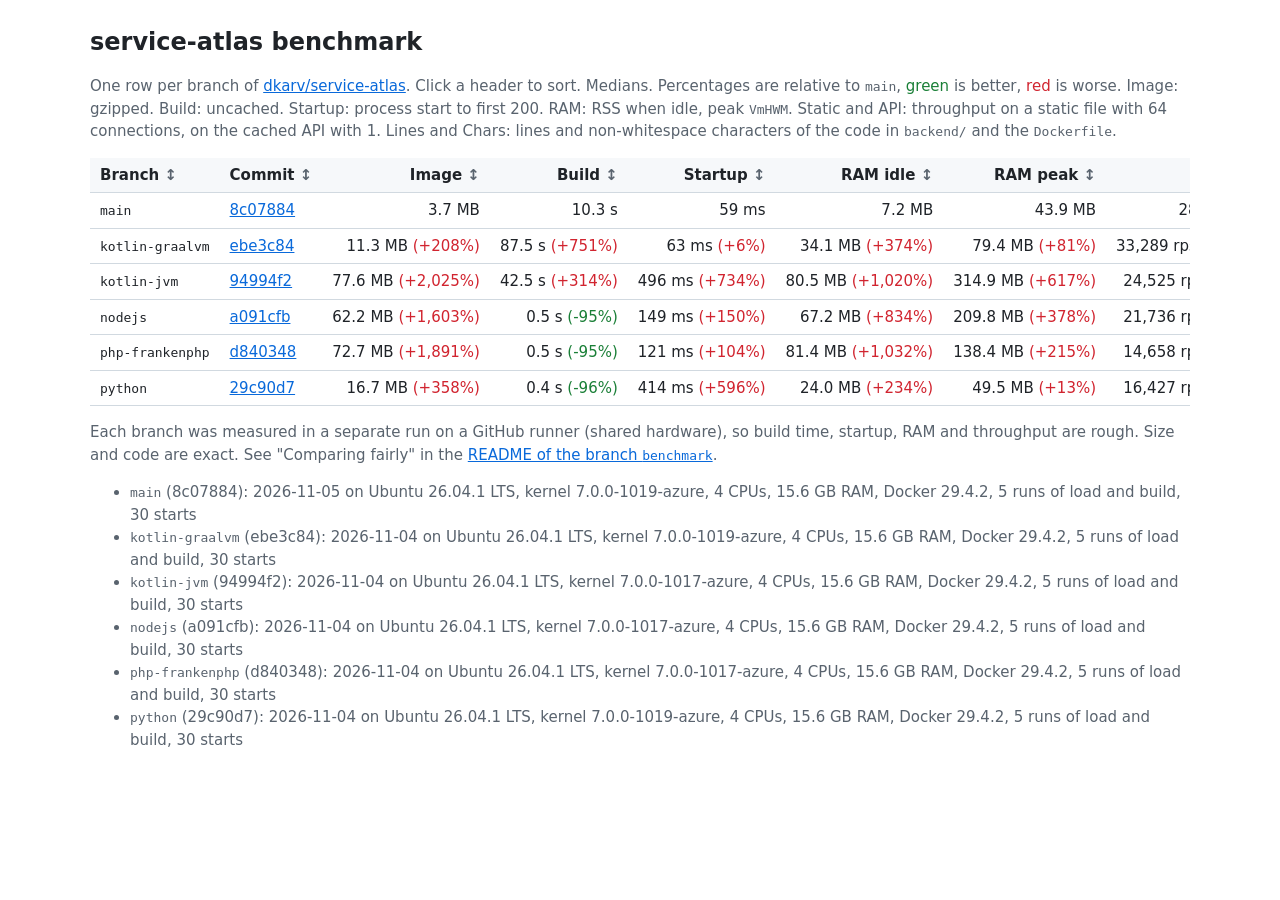
==== commit ff1322c1: "Benchmark main at 8c07884" ====
--- a/index.html
+++ b/index.html
@@ -36,18 +36,18 @@
 <div class="scroll"><table>
 <thead><tr><th><button type="button">Branch</button></th><th><button type="button">Commit</button></th><th class="num"><button type="button">Image</button></th><th class="num"><button type="button">Build</button></th><th class="num"><button type="button">Startup</button></th><th class="num"><button type="button">RAM idle</button></th><th class="num"><button type="button">RAM peak</button></th><th class="num"><button type="button">Static</button></th><th class="num"><button type="button">API</button></th><th class="num"><button type="button">Lines</button></th><th class="num"><button type="button">Chars</button></th></tr></thead>
 <tbody>
-<tr title="2026-11-04 on Ubuntu 26.04.1 LTS, kernel 7.0.0-1019-azure, 4 CPUs, 15.6 GB RAM, Docker 29.4.2, 5 runs of load and build, 30 starts"><td data-v="main"><code>main</code></td><td data-v="ffdafa9"><a href="https://github.com/dkarv/service-atlas/commit/ffdafa9">ffdafa9</a></td><td class="num" data-v="3653817">3.7 MB</td><td class="num" data-v="10.920612535999972">10.9 s</td><td class="num" data-v="66.8543228125">67 ms</td><td class="num" data-v="7.1875">7.2 MB</td><td class="num" data-v="43.31640625">43.3 MB</td><td class="num" data-v="22148.35">22,148 rps</td><td class="num" data-v="5010.34">5,010 rps</td><td class="num" data-v="163">163</td><td class="num" data-v="4222">4,222</td></tr>
-<tr title="2026-11-04 on Ubuntu 26.04.1 LTS, kernel 7.0.0-1019-azure, 4 CPUs, 15.6 GB RAM, Docker 29.4.2, 5 runs of load and build, 30 starts"><td data-v="kotlin-graalvm"><code>kotlin-graalvm</code></td><td data-v="ebe3c84"><a href="https://github.com/dkarv/service-atlas/commit/ebe3c84">ebe3c84</a></td><td class="num" data-v="11258940">11.3 MB <span class="worse">(+208%)</span></td><td class="num" data-v="87.47377093099995">87.5 s <span class="worse">(+701%)</span></td><td class="num" data-v="63.06289665625">63 ms <span class="better">(-6%)</span></td><td class="num" data-v="34.12109375">34.1 MB <span class="worse">(+375%)</span></td><td class="num" data-v="79.4296875">79.4 MB <span class="worse">(+83%)</span></td><td class="num" data-v="33288.88">33,289 rps <span class="better">(+50%)</span></td><td class="num" data-v="4996.6">4,997 rps</td><td class="num" data-v="251">251 <span class="worse">(+54%)</span></td><td class="num" data-v="9365">9,365 <span class="worse">(+122%)</span></td></tr>
-<tr title="2026-11-04 on Ubuntu 26.04.1 LTS, kernel 7.0.0-1017-azure, 4 CPUs, 15.6 GB RAM, Docker 29.4.2, 5 runs of load and build, 30 starts"><td data-v="kotlin-jvm"><code>kotlin-jvm</code></td><td data-v="94994f2"><a href="https://github.com/dkarv/service-atlas/commit/94994f2">94994f2</a></td><td class="num" data-v="77646024">77.6 MB <span class="worse">(+2,025%)</span></td><td class="num" data-v="42.513618021">42.5 s <span class="worse">(+289%)</span></td><td class="num" data-v="496.21409324218746">496 ms <span class="worse">(+642%)</span></td><td class="num" data-v="80.515625">80.5 MB <span class="worse">(+1,020%)</span></td><td class="num" data-v="314.86328125">314.9 MB <span class="worse">(+627%)</span></td><td class="num" data-v="24525.36">24,525 rps <span class="better">(+11%)</span></td><td class="num" data-v="4773.22">4,773 rps <span class="worse">(-5%)</span></td><td class="num" data-v="243">243 <span class="worse">(+49%)</span></td><td class="num" data-v="9033">9,033 <span class="worse">(+114%)</span></td></tr>
-<tr title="2026-11-04 on Ubuntu 26.04.1 LTS, kernel 7.0.0-1017-azure, 4 CPUs, 15.6 GB RAM, Docker 29.4.2, 5 runs of load and build, 30 starts"><td data-v="nodejs"><code>nodejs</code></td><td data-v="a091cfb"><a href="https://github.com/dkarv/service-atlas/commit/a091cfb">a091cfb</a></td><td class="num" data-v="62227947">62.2 MB <span class="worse">(+1,603%)</span></td><td class="num" data-v="0.4876202120000089">0.5 s <span class="better">(-96%)</span></td><td class="num" data-v="148.68767803125002">149 ms <span class="worse">(+122%)</span></td><td class="num" data-v="67.19921875">67.2 MB <span class="worse">(+835%)</span></td><td class="num" data-v="209.8359375">209.8 MB <span class="worse">(+384%)</span></td><td class="num" data-v="21736.09">21,736 rps <span class="worse">(-2%)</span></td><td class="num" data-v="4343.72">4,344 rps <span class="worse">(-13%)</span></td><td class="num" data-v="149">149 <span class="better">(-9%)</span></td><td class="num" data-v="6192">6,192 <span class="worse">(+47%)</span></td></tr>
-<tr title="2026-11-04 on Ubuntu 26.04.1 LTS, kernel 7.0.0-1017-azure, 4 CPUs, 15.6 GB RAM, Docker 29.4.2, 5 runs of load and build, 30 starts"><td data-v="php-frankenphp"><code>php-frankenphp</code></td><td data-v="d840348"><a href="https://github.com/dkarv/service-atlas/commit/d840348">d840348</a></td><td class="num" data-v="72749970">72.7 MB <span class="worse">(+1,891%)</span></td><td class="num" data-v="0.5285225590000046">0.5 s <span class="better">(-95%)</span></td><td class="num" data-v="121.1648308984375">121 ms <span class="worse">(+81%)</span></td><td class="num" data-v="81.41015625">81.4 MB <span class="worse">(+1,033%)</span></td><td class="num" data-v="138.4375">138.4 MB <span class="worse">(+220%)</span></td><td class="num" data-v="14657.61">14,658 rps <span class="worse">(-34%)</span></td><td class="num" data-v="3537.6">3,538 rps <span class="worse">(-29%)</span></td><td class="num" data-v="174">174 <span class="worse">(+7%)</span></td><td class="num" data-v="6662">6,662 <span class="worse">(+58%)</span></td></tr>
-<tr title="2026-11-04 on Ubuntu 26.04.1 LTS, kernel 7.0.0-1019-azure, 4 CPUs, 15.6 GB RAM, Docker 29.4.2, 5 runs of load and build, 30 starts"><td data-v="python"><code>python</code></td><td data-v="29c90d7"><a href="https://github.com/dkarv/service-atlas/commit/29c90d7">29c90d7</a></td><td class="num" data-v="16739116">16.7 MB <span class="worse">(+358%)</span></td><td class="num" data-v="0.42806436200000464">0.4 s <span class="better">(-96%)</span></td><td class="num" data-v="413.65763886718753">414 ms <span class="worse">(+519%)</span></td><td class="num" data-v="24.01171875">24.0 MB <span class="worse">(+234%)</span></td><td class="num" data-v="49.45703125">49.5 MB <span class="worse">(+14%)</span></td><td class="num" data-v="16427.13">16,427 rps <span class="worse">(-26%)</span></td><td class="num" data-v="5120.72">5,121 rps <span class="better">(+2%)</span></td><td class="num" data-v="130">130 <span class="better">(-20%)</span></td><td class="num" data-v="4894">4,894 <span class="worse">(+16%)</span></td></tr>
+<tr title="2026-11-05 on Ubuntu 26.04.1 LTS, kernel 7.0.0-1019-azure, 4 CPUs, 15.6 GB RAM, Docker 29.4.2, 5 runs of load and build, 30 starts"><td data-v="main"><code>main</code></td><td data-v="8c07884"><a href="https://github.com/dkarv/service-atlas/commit/8c07884">8c07884</a></td><td class="num" data-v="3653857">3.7 MB</td><td class="num" data-v="10.27427636900003">10.3 s</td><td class="num" data-v="59.476134062499995">59 ms</td><td class="num" data-v="7.19140625">7.2 MB</td><td class="num" data-v="43.9375">43.9 MB</td><td class="num" data-v="28023.28">28,023 rps</td><td class="num" data-v="6019.39">6,019 rps</td><td class="num" data-v="164">164</td><td class="num" data-v="4338">4,338</td></tr>
+<tr title="2026-11-04 on Ubuntu 26.04.1 LTS, kernel 7.0.0-1019-azure, 4 CPUs, 15.6 GB RAM, Docker 29.4.2, 5 runs of load and build, 30 starts"><td data-v="kotlin-graalvm"><code>kotlin-graalvm</code></td><td data-v="ebe3c84"><a href="https://github.com/dkarv/service-atlas/commit/ebe3c84">ebe3c84</a></td><td class="num" data-v="11258940">11.3 MB <span class="worse">(+208%)</span></td><td class="num" data-v="87.47377093099995">87.5 s <span class="worse">(+751%)</span></td><td class="num" data-v="63.06289665625">63 ms <span class="worse">(+6%)</span></td><td class="num" data-v="34.12109375">34.1 MB <span class="worse">(+374%)</span></td><td class="num" data-v="79.4296875">79.4 MB <span class="worse">(+81%)</span></td><td class="num" data-v="33288.88">33,289 rps <span class="better">(+19%)</span></td><td class="num" data-v="4996.6">4,997 rps <span class="worse">(-17%)</span></td><td class="num" data-v="251">251 <span class="worse">(+53%)</span></td><td class="num" data-v="9365">9,365 <span class="worse">(+116%)</span></td></tr>
+<tr title="2026-11-04 on Ubuntu 26.04.1 LTS, kernel 7.0.0-1017-azure, 4 CPUs, 15.6 GB RAM, Docker 29.4.2, 5 runs of load and build, 30 starts"><td data-v="kotlin-jvm"><code>kotlin-jvm</code></td><td data-v="94994f2"><a href="https://github.com/dkarv/service-atlas/commit/94994f2">94994f2</a></td><td class="num" data-v="77646024">77.6 MB <span class="worse">(+2,025%)</span></td><td class="num" data-v="42.513618021">42.5 s <span class="worse">(+314%)</span></td><td class="num" data-v="496.21409324218746">496 ms <span class="worse">(+734%)</span></td><td class="num" data-v="80.515625">80.5 MB <span class="worse">(+1,020%)</span></td><td class="num" data-v="314.86328125">314.9 MB <span class="worse">(+617%)</span></td><td class="num" data-v="24525.36">24,525 rps <span class="worse">(-12%)</span></td><td class="num" data-v="4773.22">4,773 rps <span class="worse">(-21%)</span></td><td class="num" data-v="243">243 <span class="worse">(+48%)</span></td><td class="num" data-v="9033">9,033 <span class="worse">(+108%)</span></td></tr>
+<tr title="2026-11-04 on Ubuntu 26.04.1 LTS, kernel 7.0.0-1017-azure, 4 CPUs, 15.6 GB RAM, Docker 29.4.2, 5 runs of load and build, 30 starts"><td data-v="nodejs"><code>nodejs</code></td><td data-v="a091cfb"><a href="https://github.com/dkarv/service-atlas/commit/a091cfb">a091cfb</a></td><td class="num" data-v="62227947">62.2 MB <span class="worse">(+1,603%)</span></td><td class="num" data-v="0.4876202120000089">0.5 s <span class="better">(-95%)</span></td><td class="num" data-v="148.68767803125002">149 ms <span class="worse">(+150%)</span></td><td class="num" data-v="67.19921875">67.2 MB <span class="worse">(+834%)</span></td><td class="num" data-v="209.8359375">209.8 MB <span class="worse">(+378%)</span></td><td class="num" data-v="21736.09">21,736 rps <span class="worse">(-22%)</span></td><td class="num" data-v="4343.72">4,344 rps <span class="worse">(-28%)</span></td><td class="num" data-v="149">149 <span class="better">(-9%)</span></td><td class="num" data-v="6192">6,192 <span class="worse">(+43%)</span></td></tr>
+<tr title="2026-11-04 on Ubuntu 26.04.1 LTS, kernel 7.0.0-1017-azure, 4 CPUs, 15.6 GB RAM, Docker 29.4.2, 5 runs of load and build, 30 starts"><td data-v="php-frankenphp"><code>php-frankenphp</code></td><td data-v="d840348"><a href="https://github.com/dkarv/service-atlas/commit/d840348">d840348</a></td><td class="num" data-v="72749970">72.7 MB <span class="worse">(+1,891%)</span></td><td class="num" data-v="0.5285225590000046">0.5 s <span class="better">(-95%)</span></td><td class="num" data-v="121.1648308984375">121 ms <span class="worse">(+104%)</span></td><td class="num" data-v="81.41015625">81.4 MB <span class="worse">(+1,032%)</span></td><td class="num" data-v="138.4375">138.4 MB <span class="worse">(+215%)</span></td><td class="num" data-v="14657.61">14,658 rps <span class="worse">(-48%)</span></td><td class="num" data-v="3537.6">3,538 rps <span class="worse">(-41%)</span></td><td class="num" data-v="174">174 <span class="worse">(+6%)</span></td><td class="num" data-v="6662">6,662 <span class="worse">(+54%)</span></td></tr>
+<tr title="2026-11-04 on Ubuntu 26.04.1 LTS, kernel 7.0.0-1019-azure, 4 CPUs, 15.6 GB RAM, Docker 29.4.2, 5 runs of load and build, 30 starts"><td data-v="python"><code>python</code></td><td data-v="29c90d7"><a href="https://github.com/dkarv/service-atlas/commit/29c90d7">29c90d7</a></td><td class="num" data-v="16739116">16.7 MB <span class="worse">(+358%)</span></td><td class="num" data-v="0.42806436200000464">0.4 s <span class="better">(-96%)</span></td><td class="num" data-v="413.65763886718753">414 ms <span class="worse">(+596%)</span></td><td class="num" data-v="24.01171875">24.0 MB <span class="worse">(+234%)</span></td><td class="num" data-v="49.45703125">49.5 MB <span class="worse">(+13%)</span></td><td class="num" data-v="16427.13">16,427 rps <span class="worse">(-41%)</span></td><td class="num" data-v="5120.72">5,121 rps <span class="worse">(-15%)</span></td><td class="num" data-v="130">130 <span class="better">(-21%)</span></td><td class="num" data-v="4894">4,894 <span class="worse">(+13%)</span></td></tr>
 </tbody>
 </table></div>
 <p>Each branch was measured in a separate run on a GitHub runner (shared hardware), so build time, startup, RAM and
 throughput are rough. Size and code are exact. See "Comparing fairly" in the
 <a href="https://github.com/dkarv/service-atlas/tree/benchmark#comparing-fairly">README of the branch <code>benchmark</code></a>.</p>
-<ul><li><code>main</code> (ffdafa9): 2026-11-04 on Ubuntu 26.04.1 LTS, kernel 7.0.0-1019-azure, 4 CPUs, 15.6 GB RAM, Docker 29.4.2, 5 runs of load and build, 30 starts</li><li><code>kotlin-graalvm</code> (ebe3c84): 2026-11-04 on Ubuntu 26.04.1 LTS, kernel 7.0.0-1019-azure, 4 CPUs, 15.6 GB RAM, Docker 29.4.2, 5 runs of load and build, 30 starts</li><li><code>kotlin-jvm</code> (94994f2): 2026-11-04 on Ubuntu 26.04.1 LTS, kernel 7.0.0-1017-azure, 4 CPUs, 15.6 GB RAM, Docker 29.4.2, 5 runs of load and build, 30 starts</li><li><code>nodejs</code> (a091cfb): 2026-11-04 on Ubuntu 26.04.1 LTS, kernel 7.0.0-1017-azure, 4 CPUs, 15.6 GB RAM, Docker 29.4.2, 5 runs of load and build, 30 starts</li><li><code>php-frankenphp</code> (d840348): 2026-11-04 on Ubuntu 26.04.1 LTS, kernel 7.0.0-1017-azure, 4 CPUs, 15.6 GB RAM, Docker 29.4.2, 5 runs of load and build, 30 starts</li><li><code>python</code> (29c90d7): 2026-11-04 on Ubuntu 26.04.1 LTS, kernel 7.0.0-1019-azure, 4 CPUs, 15.6 GB RAM, Docker 29.4.2, 5 runs of load and build, 30 starts</li></ul>
+<ul><li><code>main</code> (8c07884): 2026-11-05 on Ubuntu 26.04.1 LTS, kernel 7.0.0-1019-azure, 4 CPUs, 15.6 GB RAM, Docker 29.4.2, 5 runs of load and build, 30 starts</li><li><code>kotlin-graalvm</code> (ebe3c84): 2026-11-04 on Ubuntu 26.04.1 LTS, kernel 7.0.0-1019-azure, 4 CPUs, 15.6 GB RAM, Docker 29.4.2, 5 runs of load and build, 30 starts</li><li><code>kotlin-jvm</code> (94994f2): 2026-11-04 on Ubuntu 26.04.1 LTS, kernel 7.0.0-1017-azure, 4 CPUs, 15.6 GB RAM, Docker 29.4.2, 5 runs of load and build, 30 starts</li><li><code>nodejs</code> (a091cfb): 2026-11-04 on Ubuntu 26.04.1 LTS, kernel 7.0.0-1017-azure, 4 CPUs, 15.6 GB RAM, Docker 29.4.2, 5 runs of load and build, 30 starts</li><li><code>php-frankenphp</code> (d840348): 2026-11-04 on Ubuntu 26.04.1 LTS, kernel 7.0.0-1017-azure, 4 CPUs, 15.6 GB RAM, Docker 29.4.2, 5 runs of load and build, 30 starts</li><li><code>python</code> (29c90d7): 2026-11-04 on Ubuntu 26.04.1 LTS, kernel 7.0.0-1019-azure, 4 CPUs, 15.6 GB RAM, Docker 29.4.2, 5 runs of load and build, 30 starts</li></ul>
 <script>
 // Numbers sort by value, text by name; rows without a value stay at the end.
 const tbody = document.querySelector('tbody');
